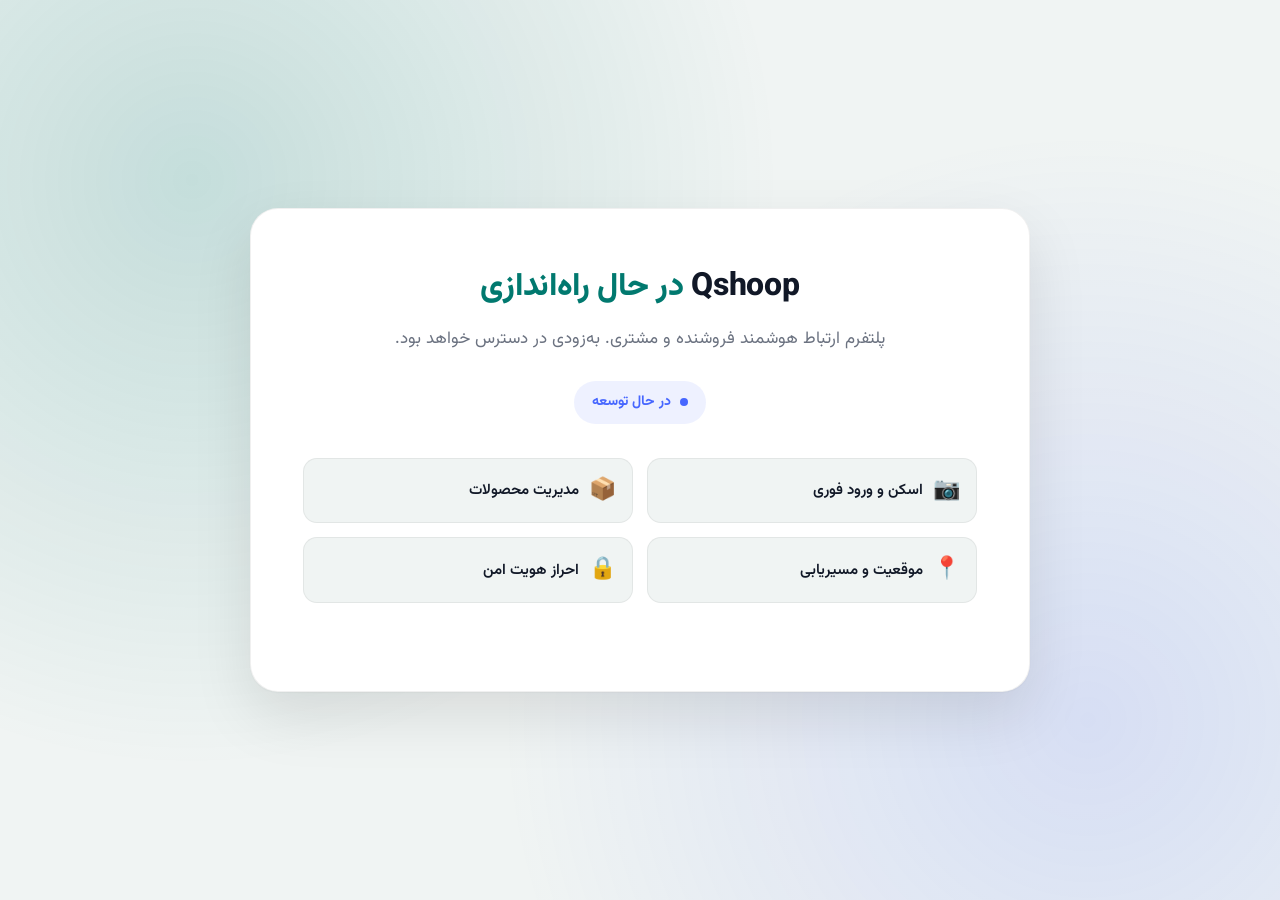
==== index.html @ 591f3705 "Add index.html to root to fix 404" ====
<!DOCTYPE html>
<html lang="fa" dir="rtl">
<head>
  <meta charset="UTF-8" />
  <meta name="viewport" content="width=device-width, initial-scale=1.0" />
  <title>Qshoop | در حال راه‌اندازی</title>
  <meta name="description" content="Qshoop، پلتفرم ارتباط هوشمند فروشنده و مشتری. به‌زودی در دسترس خواهد بود." />
  
  <link rel="preconnect" href="https://fonts.googleapis.com" />
  <link rel="preconnect" href="https://fonts.gstatic.com" crossorigin />
  <link href="https://fonts.googleapis.com/css2?family=Vazirmatn:wght@400;500;600;700;800&display=swap" rel="stylesheet" />

  <style>
    :root {
      --primary: #01796F;
      --primary-light: #029a8c;
      --secondary: #4666FF;
      --bg: #F0F4F3;
      --surface: #FFFFFF;
      --text: #111827;
      --text-secondary: #6B7280;
      --border: rgba(0, 0, 0, 0.06);

      --card-max-width: 760px;
      --card-padding-x: 52px;
      --card-padding-y: 56px;
      --card-radius: 28px;
      --h1-size: 30px;
      --lead-size: 16px;
      --feature-size: 15px;
      --feature-icon-size: 22px;
      --features-cols: 2;
      --features-gap: 14px;
    }

    * {
      margin: 0;
      padding: 0;
      box-sizing: border-box;
    }

    html, body {
      height: 100%;
    }

    body {
      font-family: 'Vazirmatn', system-ui, sans-serif;
      background: var(--bg);
      color: var(--text);
      min-height: 100vh;
      display: flex;
      align-items: center;
      justify-content: center;
      padding: 24px;
      line-height: 1.8;
      position: relative;
      overflow-x: hidden;
    }

    .bg-glow {
      position: fixed;
      inset: 0;
      background:
        radial-gradient(circle at 15% 20%, rgba(1, 121, 111, 0.18), transparent 45%),
        radial-gradient(circle at 85% 80%, rgba(70, 102, 255, 0.15), transparent 45%);
      z-index: 0;
      pointer-events: none;
    }

    .card {
      position: relative;
      z-index: 1;
      background: var(--surface);
      border-radius: var(--card-radius);
      padding: var(--card-padding-y) var(--card-padding-x);
      max-width: var(--card-max-width);
      width: 100%;
      text-align: center;
      box-shadow: 0 1px 2px rgba(0, 0, 0, 0.04), 0 24px 60px rgba(0, 0, 0, 0.10);
      border: 1px solid var(--border);
    }

    h1 {
      font-size: var(--h1-size);
      font-weight: 800;
      margin-bottom: 14px;
      letter-spacing: -0.3px;
      line-height: 1.4;
    }

    h1 span {
      color: var(--primary);
      display: inline-block;
    }

    .lead {
      color: var(--text-secondary);
      font-size: var(--lead-size);
      margin-bottom: 26px;
      white-space: nowrap;
      overflow: hidden;
      text-overflow: ellipsis;
    }

    .status {
      display: inline-flex;
      align-items: center;
      gap: 9px;
      background: rgba(70, 102, 255, 0.09);
      color: var(--secondary);
      padding: 9px 18px;
      border-radius: 999px;
      font-size: 14px;
      font-weight: 700;
      margin-bottom: 34px;
    }

    .dot {
      width: 8px;
      height: 8px;
      background: var(--secondary);
      border-radius: 50%;
      animation: pulse 1.6s ease-in-out infinite;
    }

    @keyframes pulse {
      0%, 100% { opacity: 1; transform: scale(1); }
      50% { opacity: 0.35; transform: scale(0.85); }
    }

    .features {
      display: grid;
      grid-template-columns: repeat(var(--features-cols), 1fr);
      gap: var(--features-gap);
      margin-bottom: 32px;
    }

    .feature {
      display: flex;
      align-items: center;
      gap: 10px;
      background: var(--bg);
      border: 1px solid var(--border);
      border-radius: 14px;
      padding: 12px 16px;
      font-size: var(--feature-size);
      font-weight: 600;
      color: var(--text);
      text-align: right;
      cursor: pointer;
      transition: transform 0.25s ease, box-shadow 0.25s ease, border-color 0.25s ease, background 0.25s ease;
    }

    .feature:hover {
      transform: translateY(-4px) scale(1.02);
      box-shadow: 0 10px 24px rgba(1, 121, 111, 0.15), 0 2px 6px rgba(0, 0, 0, 0.06);
      border-color: var(--primary);
      background: #ffffff;
    }

    .feature-icon {
      font-size: var(--feature-icon-size);
      flex-shrink: 0;
      transition: transform 0.25s ease;
    }

    .feature:hover .feature-icon {
      transform: scale(1.15) rotate(-6deg);
    }

    @media (min-width: 1200px) {
      :root { --card-max-width: 780px; --h1-size: 32px; --lead-size: 17px; --feature-size: 15px; }
    }

    @media (max-width: 1199px) {
      :root { --card-max-width: 700px; --card-padding-x: 44px; --card-padding-y: 48px; --h1-size: 28px; --lead-size: 15.5px; --feature-size: 14.5px; }
    }

    @media (max-width: 991px) {
      :root { --card-max-width: 620px; --card-padding-x: 36px; --card-padding-y: 44px; --card-radius: 24px; --h1-size: 25px; --lead-size: 15px; --feature-size: 14px; --feature-icon-size: 20px; }
    }

    @media (max-width: 767px) {
      :root { --card-max-width: 100%; --card-padding-x: 26px; --card-padding-y: 36px; --card-radius: 22px; --h1-size: 22px; --lead-size: 14px; --feature-size: 13.5px; --feature-icon-size: 18px; --features-cols: 1; --features-gap: 10px; }
      body { padding: 16px; }
      .lead { white-space: normal; overflow: visible; text-overflow: clip; }
      .feature { padding: 12px 14px; border-radius: 12px; }
      .status { font-size: 13px; padding: 8px 14px; margin-bottom: 26px; }
    }

    @media (max-width: 479px) {
      :root { --card-padding-x: 20px; --card-padding-y: 30px; --card-radius: 18px; --h1-size: 19px; --lead-size: 13px; --feature-size: 13px; --feature-icon-size: 17px; }
      body { padding: 12px; }
      .status { font-size: 12px; padding: 7px 12px; }
      .feature { padding: 10px 12px; gap: 8px; }
    }
  </style>
</head>

<body>
  <div class="bg-glow"></div>

  <main class="card">
    <h1>Qshoop <span>در حال راه‌اندازی</span></h1>

    <p class="lead">
      پلتفرم ارتباط هوشمند فروشنده و مشتری. به‌زودی در دسترس خواهد بود.
    </p>

    <div class="status">
      <span class="dot"></span>
      در حال توسعه
    </div>

    <div class="features">
      <div class="feature">
        <span class="feature-icon">📷</span>
        <span>اسکن و ورود فوری</span>
      </div>
      <div class="feature">
        <span class="feature-icon">📦</span>
        <span>مدیریت محصولات</span>
      </div>
      <div class="feature">
        <span class="feature-icon">📍</span>
        <span>موقعیت و مسیریابی</span>
      </div>
      <div class="feature">
        <span class="feature-icon">🔒</span>
        <span>احراز هویت امن</span>
      </div>
    </div>
  </main>
</body>
</html>
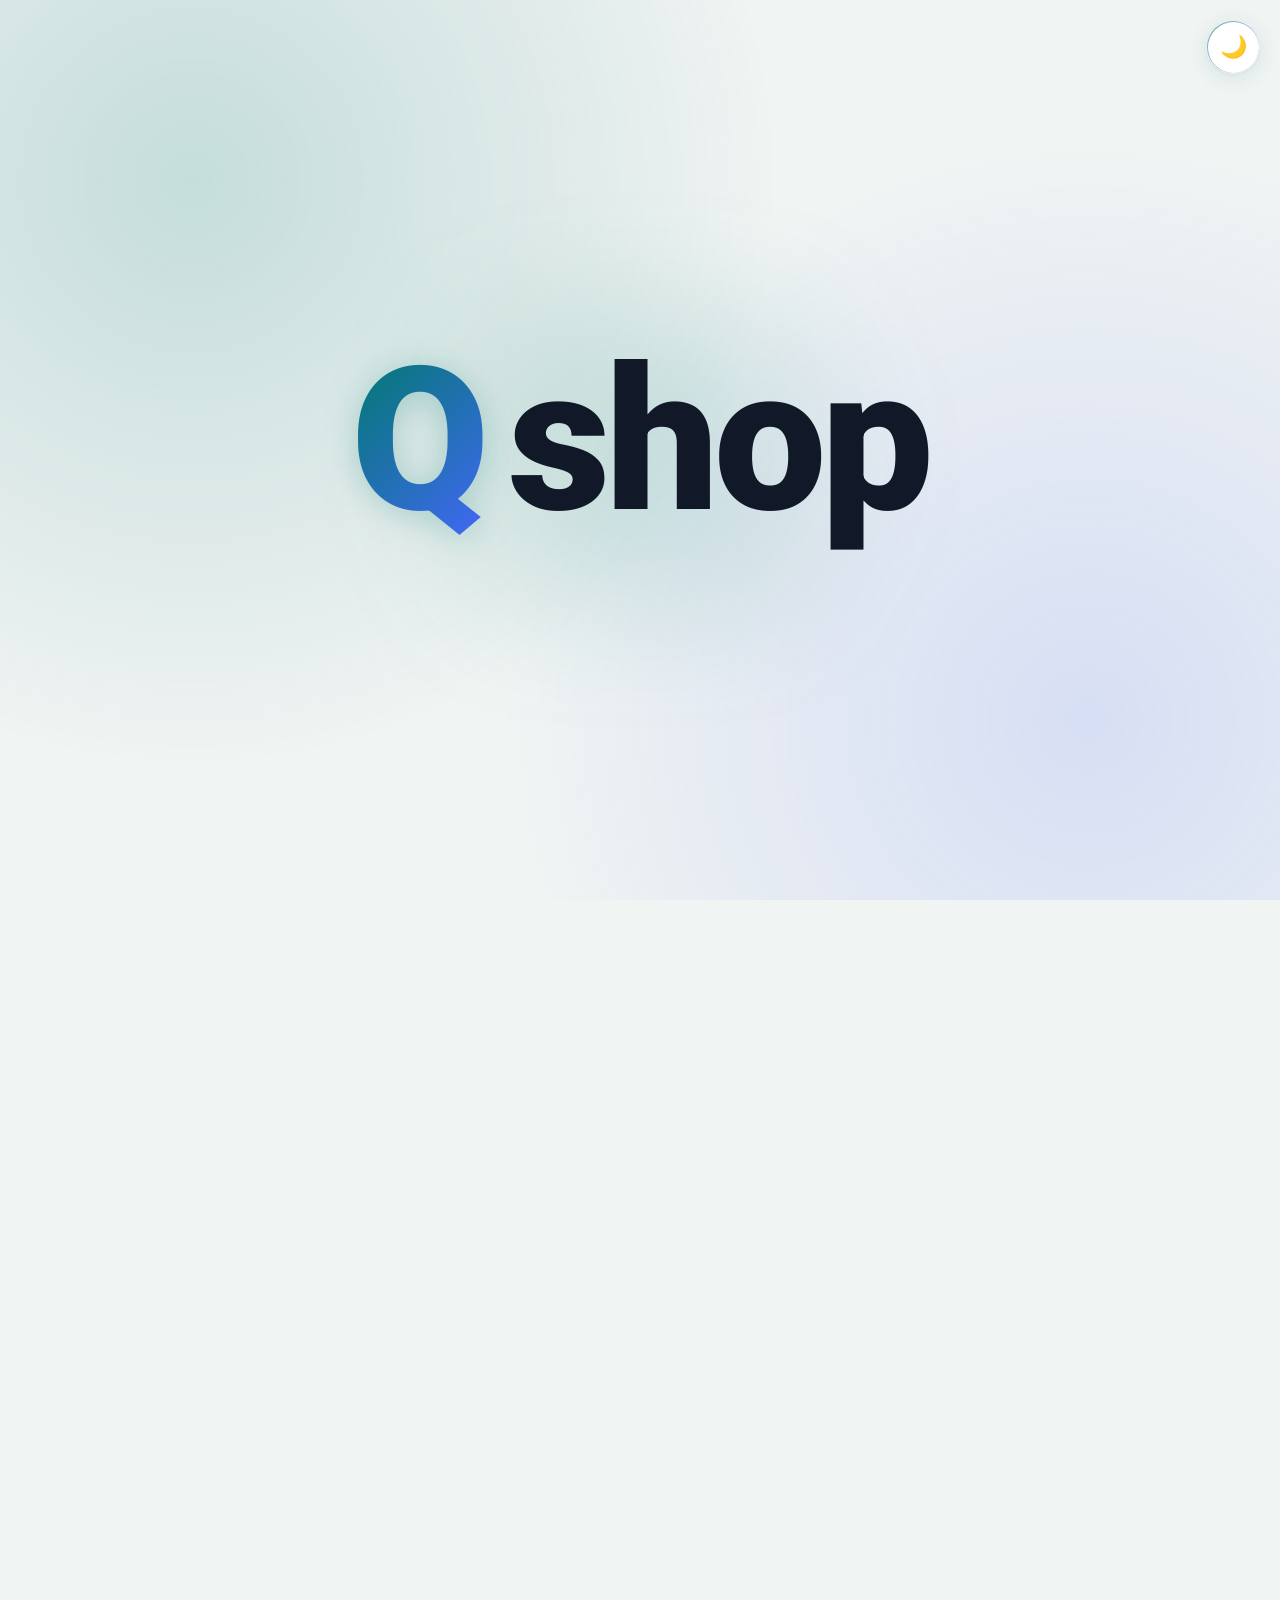
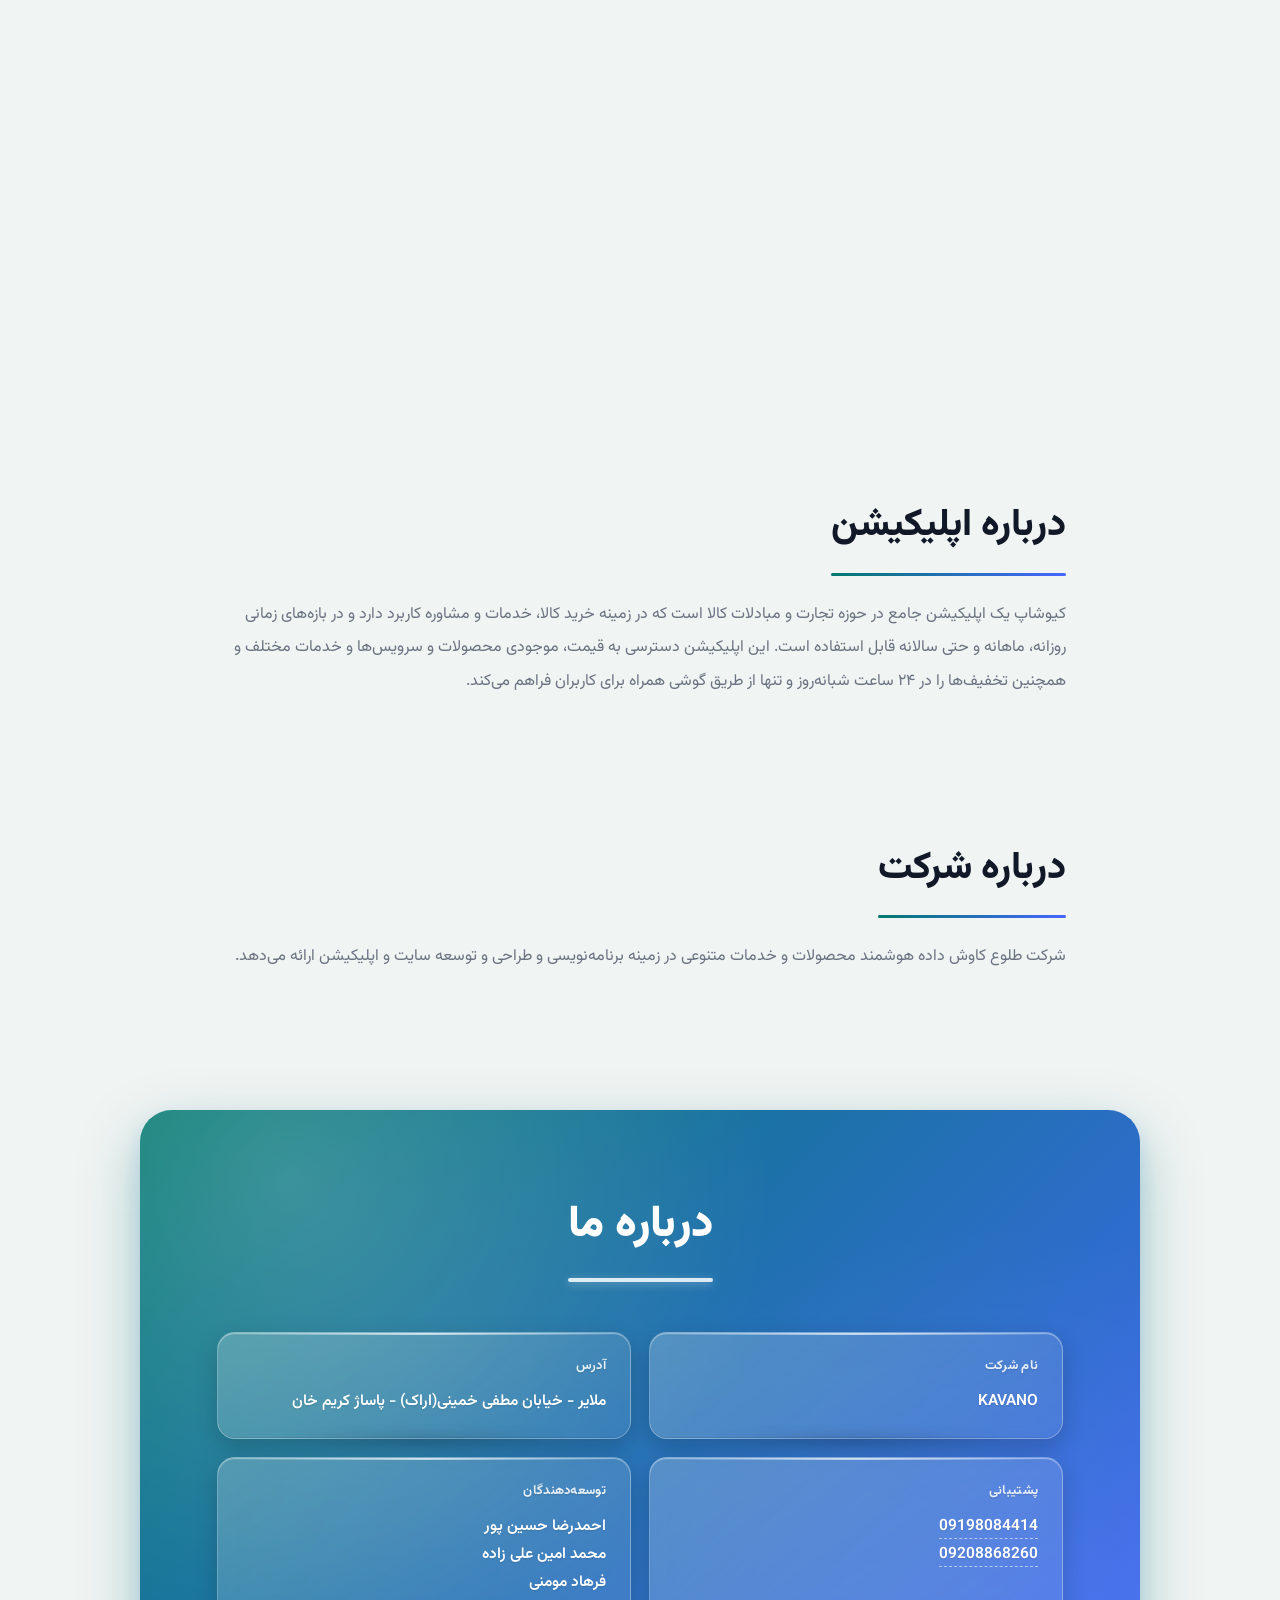
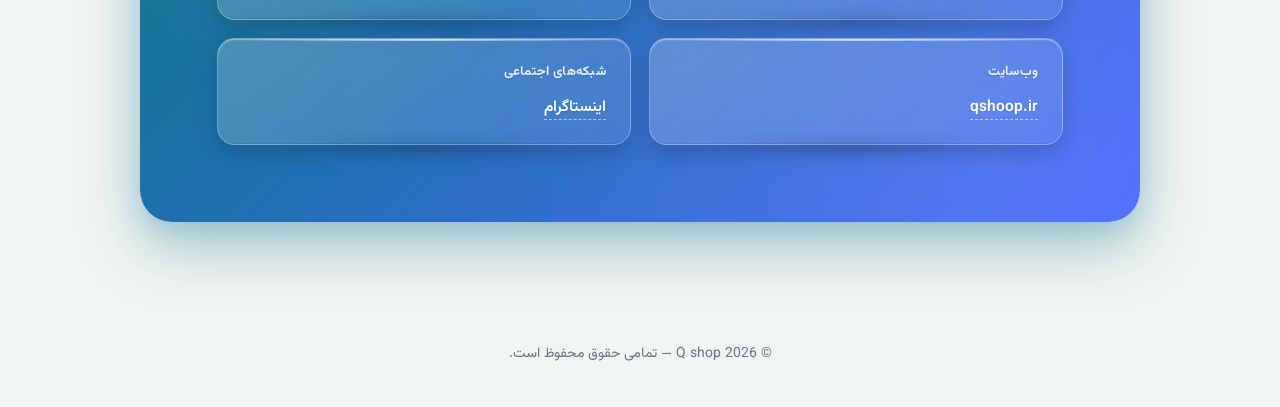
==== commit c6fa1fb8: "add images folder + final updates" ====
--- a/index.html
+++ b/index.html
@@ -1,14 +1,16 @@
 <!DOCTYPE html>
-<html lang="fa" dir="rtl">
+<html lang="fa" dir="rtl" data-theme="light">
+
 <head>
   <meta charset="UTF-8" />
   <meta name="viewport" content="width=device-width, initial-scale=1.0" />
-  <title>Qshoop | در حال راه‌اندازی</title>
-  <meta name="description" content="Qshoop، پلتفرم ارتباط هوشمند فروشنده و مشتری. به‌زودی در دسترس خواهد بود." />
-  
+  <title>Q shop</title>
+  <meta name="description" content="Q shop، پلتفرم ارتباط هوشمند فروشنده و مشتری." />
+
   <link rel="preconnect" href="https://fonts.googleapis.com" />
   <link rel="preconnect" href="https://fonts.gstatic.com" crossorigin />
-  <link href="https://fonts.googleapis.com/css2?family=Vazirmatn:wght@400;500;600;700;800&display=swap" rel="stylesheet" />
+  <link href="https://fonts.googleapis.com/css2?family=Vazirmatn:wght@400;500;600;700;800;900&display=swap"
+    rel="stylesheet" />
 
   <style>
     :root {
@@ -17,20 +19,19 @@
       --secondary: #4666FF;
       --bg: #F0F4F3;
       --surface: #FFFFFF;
+      --surface-2: #E8EFED;
       --text: #111827;
       --text-secondary: #6B7280;
       --border: rgba(0, 0, 0, 0.06);
-
-      --card-max-width: 760px;
-      --card-padding-x: 52px;
-      --card-padding-y: 56px;
-      --card-radius: 28px;
-      --h1-size: 30px;
-      --lead-size: 16px;
-      --feature-size: 15px;
-      --feature-icon-size: 22px;
-      --features-cols: 2;
-      --features-gap: 14px;
+    }
+
+    [data-theme="dark"] {
+      --bg: #0B1211;
+      --surface: #131C1A;
+      --surface-2: #1B2523;
+      --text: #F1F5F3;
+      --text-secondary: #94A3A0;
+      --border: rgba(255, 255, 255, 0.08);
     }
 
     * {
@@ -39,24 +40,22 @@
       box-sizing: border-box;
     }
 
-    html, body {
-      height: 100%;
+    html {
+      scroll-behavior: smooth;
     }
 
     body {
       font-family: 'Vazirmatn', system-ui, sans-serif;
       background: var(--bg);
       color: var(--text);
+      line-height: 1.8;
       min-height: 100vh;
-      display: flex;
-      align-items: center;
-      justify-content: center;
-      padding: 24px;
-      line-height: 1.8;
-      position: relative;
       overflow-x: hidden;
-    }
-
+      transition: background-color 0.4s ease, color 0.4s ease;
+      -webkit-text-size-adjust: 100%;
+    }
+
+    /* ===== پس‌زمینه گرادیانی ===== */
     .bg-glow {
       position: fixed;
       inset: 0;
@@ -65,134 +64,818 @@
         radial-gradient(circle at 85% 80%, rgba(70, 102, 255, 0.15), transparent 45%);
       z-index: 0;
       pointer-events: none;
-    }
-
-    .card {
+      transition: opacity 0.4s ease;
+    }
+
+    [data-theme="dark"] .bg-glow {
+      opacity: 0.7;
+    }
+
+    /* ===== دکمه تم ===== */
+    .theme-toggle {
+      position: fixed;
+      top: 20px;
+      right: 20px;
+      z-index: 100;
+      width: 54px;
+      height: 54px;
+      border-radius: 50%;
+      background: var(--surface);
+      border: 1px solid var(--border);
+      cursor: pointer;
+      display: grid;
+      place-items: center;
+      font-size: 22px;
+      box-shadow:
+        0 4px 20px rgba(1, 121, 111, 0.12),
+        0 1px 3px rgba(0, 0, 0, 0.06);
+      transition: transform 0.4s cubic-bezier(0.4, 0, 0.2, 1),
+        box-shadow 0.4s ease,
+        background-color 0.4s ease;
+      overflow: hidden;
+    }
+
+    .theme-toggle::before {
+      content: '';
+      position: absolute;
+      inset: -1px;
+      border-radius: 50%;
+      padding: 1.5px;
+      background: linear-gradient(135deg, var(--primary), var(--secondary));
+      -webkit-mask: linear-gradient(#fff 0 0) content-box, linear-gradient(#fff 0 0);
+      mask: linear-gradient(#fff 0 0) content-box, linear-gradient(#fff 0 0);
+      -webkit-mask-composite: xor;
+      mask-composite: exclude;
+      opacity: 0.55;
+      transition: opacity 0.4s ease;
+      pointer-events: none;
+    }
+
+    .theme-toggle:hover::before {
+      opacity: 1;
+    }
+
+    @media (hover: hover) {
+      .theme-toggle:hover {
+        transform: translateY(-2px) scale(1.06);
+        box-shadow:
+          0 8px 28px rgba(1, 121, 111, 0.25),
+          0 0 24px rgba(70, 102, 255, 0.18);
+      }
+    }
+
+    .theme-toggle:active {
+      transform: scale(0.96);
+    }
+
+    .theme-toggle .icon {
+      grid-area: 1 / 1;
+      line-height: 1;
+      transition: transform 0.5s cubic-bezier(0.4, 0, 0.2, 1),
+        opacity 0.3s ease;
+    }
+
+    .theme-toggle .icon-sun {
+      opacity: 0;
+      transform: rotate(-180deg) scale(0.4);
+    }
+
+    .theme-toggle .icon-moon {
+      opacity: 1;
+      transform: rotate(0deg) scale(1);
+    }
+
+    [data-theme="dark"] .theme-toggle .icon-sun {
+      opacity: 1;
+      transform: rotate(0deg) scale(1);
+    }
+
+    [data-theme="dark"] .theme-toggle .icon-moon {
+      opacity: 0;
+      transform: rotate(180deg) scale(0.4);
+    }
+
+    /* ===== Hero ===== */
+    .hero {
       position: relative;
       z-index: 1;
-      background: var(--surface);
-      border-radius: var(--card-radius);
-      padding: var(--card-padding-y) var(--card-padding-x);
-      max-width: var(--card-max-width);
-      width: 100%;
-      text-align: center;
-      box-shadow: 0 1px 2px rgba(0, 0, 0, 0.04), 0 24px 60px rgba(0, 0, 0, 0.10);
-      border: 1px solid var(--border);
-    }
-
-    h1 {
-      font-size: var(--h1-size);
-      font-weight: 800;
-      margin-bottom: 14px;
-      letter-spacing: -0.3px;
-      line-height: 1.4;
-    }
-
-    h1 span {
-      color: var(--primary);
-      display: inline-block;
-    }
-
-    .lead {
-      color: var(--text-secondary);
-      font-size: var(--lead-size);
-      margin-bottom: 26px;
-      white-space: nowrap;
-      overflow: hidden;
-      text-overflow: ellipsis;
-    }
-
-    .status {
-      display: inline-flex;
-      align-items: center;
-      gap: 9px;
-      background: rgba(70, 102, 255, 0.09);
-      color: var(--secondary);
-      padding: 9px 18px;
-      border-radius: 999px;
-      font-size: 14px;
-      font-weight: 700;
-      margin-bottom: 34px;
-    }
-
-    .dot {
-      width: 8px;
-      height: 8px;
-      background: var(--secondary);
-      border-radius: 50%;
-      animation: pulse 1.6s ease-in-out infinite;
-    }
-
-    @keyframes pulse {
-      0%, 100% { opacity: 1; transform: scale(1); }
-      50% { opacity: 0.35; transform: scale(0.85); }
-    }
-
-    .features {
-      display: grid;
-      grid-template-columns: repeat(var(--features-cols), 1fr);
-      gap: var(--features-gap);
-      margin-bottom: 32px;
-    }
-
-    .feature {
+      min-height: 100vh;
+      min-height: 100dvh;
       display: flex;
       align-items: center;
-      gap: 10px;
-      background: var(--bg);
-      border: 1px solid var(--border);
-      border-radius: 14px;
-      padding: 12px 16px;
-      font-size: var(--feature-size);
+      justify-content: center;
+      padding: 80px 20px 60px;
+      text-align: center;
+      overflow: hidden;
+    }
+
+    .brand-wrap {
+      position: relative;
+      display: inline-block;
+      max-width: 100%;
+    }
+
+    .brand-wrap::before {
+      content: '';
+      position: absolute;
+      inset: -80px;
+      background: radial-gradient(circle, rgba(1, 121, 111, 0.18), transparent 65%);
+      filter: blur(50px);
+      z-index: -1;
+      animation: glowPulse 5s ease-in-out infinite;
+      pointer-events: none;
+    }
+
+    @keyframes glowPulse {
+
+      0%,
+      100% {
+        opacity: 0.6;
+        transform: scale(1);
+      }
+
+      50% {
+        opacity: 1;
+        transform: scale(1.12);
+      }
+    }
+
+    .hero .brand {
+      font-size: clamp(80px, 17vw, 200px);
+      font-weight: 900;
+      line-height: 1;
+      letter-spacing: -5px;
+      color: var(--text);
+      direction: ltr;
+      display: inline-block;
+      white-space: nowrap;
+      max-width: 100%;
+    }
+
+    .hero .brand .q {
+      display: inline-block;
+      margin-right: 0.12em;
+      background: linear-gradient(135deg, var(--primary) 0%, var(--secondary) 100%);
+      -webkit-background-clip: text;
+      -webkit-text-fill-color: transparent;
+      background-clip: text;
+      filter: drop-shadow(0 4px 16px rgba(1, 121, 111, 0.25));
+    }
+
+    /* ===== گالری ===== */
+    .gallery {
+      position: relative;
+      z-index: 1;
+      display: flex;
+      flex-direction: column;
+      gap: 8vh;
+      padding: 8vh 6vw 18vh;
+    }
+
+    /* ====== SLIDE — بدون چرخش، صاف، آماده‌ی هاور سه‌بعدی ====== */
+    .slide {
+      position: relative;
+      width: min(62%, 720px);
+      aspect-ratio: 4 / 3;
+      opacity: 0;
+      will-change: opacity, transform;
+      border-radius: 24px;
+      overflow: hidden;
+      box-shadow:
+        0 20px 50px rgba(1, 121, 111, 0.22),
+        0 10px 20px rgba(0, 0, 0, 0.10);
+      transition: box-shadow 0.4s ease, transform 0.15s ease-out;
+
+      /* متغیرهای انیمیشن — مقداردهی اولیه */
+      --parallax-y: 0px;
+      /* برای افکت اسکرول */
+      --rx: 0deg;
+      /* چرخش افقی (از ماوس) */
+      --ry: 0deg;
+      /* چرخش عمودی (از ماوس) */
+      --hover-scale: 1;
+      /* زوم در هاور */
+      --glare-x: 50%;
+      /* موقعیت نور منعکس‌شونده */
+      --glare-y: 50%;
+
+      transform:
+        perspective(1200px) translateY(var(--parallax-y)) rotateX(var(--rx)) rotateY(var(--ry)) scale(var(--hover-scale));
+    }
+
+    .slide:nth-child(odd) {
+      align-self: flex-start;
+    }
+
+    .slide:nth-child(even) {
+      align-self: flex-end;
+    }
+
+    /* لایه‌ی نور منعکس‌شونده — با حرکت ماوس جابه‌جا می‌شه */
+    .slide::after {
+      content: '';
+      position: absolute;
+      inset: 0;
+      background: radial-gradient(circle at var(--glare-x) var(--glare-y),
+          rgba(255, 255, 255, 0.30) 0%,
+          rgba(255, 255, 255, 0.08) 30%,
+          transparent 60%);
+      opacity: 0;
+      transition: opacity 0.4s ease;
+      pointer-events: none;
+      z-index: 3;
+    }
+
+
+    /* وقتی کاربر لمس می‌کنه، نور منعکس‌شونده فعال بشه */
+    .slide.touch-active::after {
+      opacity: 1;
+    }
+
+    .slide img {
+      width: 100%;
+      height: 100%;
+      object-fit: cover;
+      object-position: center;
+      display: block;
+      transition: transform 0.6s cubic-bezier(0.4, 0, 0.2, 1);
+      transform: scale(1);
+    }
+
+    /* ===== هاور سه‌بعدی (فقط دستگاه‌های ماوس‌دار) ===== */
+    @media (hover: hover) and (pointer: fine) {
+      .slide:hover {
+        --hover-scale: 1.03;
+        box-shadow:
+          0 40px 80px rgba(70, 102, 255, 0.35),
+          0 20px 40px rgba(1, 121, 111, 0.25),
+          0 8px 16px rgba(0, 0, 0, 0.15);
+        transition: box-shadow 0.4s ease, transform 0.1s ease-out;
+      }
+
+      .slide:hover img {
+        transform: scale(1.10);
+      }
+
+      .slide:hover::after {
+        opacity: 1;
+      }
+    }
+
+    /* ===== بخش‌های متنی ===== */
+    .section {
+      position: relative;
+      z-index: 1;
+      max-width: 900px;
+      margin: 0 auto;
+      padding: 60px 24px;
+    }
+
+    .section h2 {
+      display: inline-block;
+      font-size: clamp(24px, 4vw, 38px);
+      font-weight: 800;
+      margin-bottom: 22px;
+      color: var(--text);
+    }
+
+    .section h2::after {
+      content: '';
+      display: block;
+      width: 100%;
+      height: 3px;
+      margin-top: 12px;
+      border-radius: 4px;
+      background: linear-gradient(90deg, var(--primary) 0%, var(--secondary) 100%);
+    }
+
+    .section p {
+      font-size: 16px;
+      color: var(--text-secondary);
+      line-height: 2.1;
+      margin-bottom: 16px;
+    }
+
+    /* ===== درباره ما ===== */
+    .about-us {
+      position: relative;
+      z-index: 1;
+      max-width: 1040px;
+      margin: 60px auto 80px;
+      padding: 0 20px;
+      text-align: center;
+    }
+
+    .about-us-inner {
+      position: relative;
+      overflow: hidden;
+      background: linear-gradient(135deg, var(--primary) 0%, var(--secondary) 100%);
+      border-radius: 32px;
+      padding: clamp(40px, 6vw, 80px);
+      color: #fff;
+      box-shadow:
+        0 24px 60px rgba(1, 121, 111, 0.35),
+        0 10px 20px rgba(70, 102, 255, 0.15);
+      text-align: center;
+    }
+
+    .about-us-inner::before {
+      content: '';
+      position: absolute;
+      inset: 0;
+      background:
+        radial-gradient(circle at 15% 10%, rgba(255, 255, 255, 0.20), transparent 45%),
+        radial-gradient(circle at 85% 90%, rgba(255, 255, 255, 0.10), transparent 50%);
+      pointer-events: none;
+    }
+
+    .about-us h2 {
+      position: relative;
+      display: inline-block;
+      font-size: clamp(28px, 5vw, 44px);
+      font-weight: 900;
+      margin-bottom: 42px;
+      color: #fff;
+    }
+
+    .about-us h2::after {
+      content: '';
+      display: block;
+      width: 100%;
+      height: 4px;
+      margin-top: 12px;
+      border-radius: 4px;
+      background: rgba(255, 255, 255, 0.85);
+      box-shadow: 0 2px 8px rgba(255, 255, 255, 0.35);
+    }
+
+    .about-us .info-grid {
+      position: relative;
+      display: grid;
+      grid-template-columns: repeat(2, 1fr);
+      gap: 18px;
+      margin-top: 8px;
+      text-align: right;
+      perspective: 1000px;
+    }
+
+    .info-item {
+      position: relative;
+      background:
+        linear-gradient(145deg, rgba(255, 255, 255, 0.22) 0%, rgba(255, 255, 255, 0.08) 100%);
+      border: 1px solid rgba(255, 255, 255, 0.28);
+      border-radius: 18px;
+      padding: 22px 24px;
+      backdrop-filter: blur(10px);
+      -webkit-backdrop-filter: blur(10px);
+      box-shadow:
+        0 8px 22px rgba(0, 0, 0, 0.18),
+        inset 0 1px 0 rgba(255, 255, 255, 0.35),
+        inset 0 -1px 0 rgba(0, 0, 0, 0.08);
+      transform-style: preserve-3d;
+      transition:
+        transform 0.4s cubic-bezier(0.34, 1.56, 0.64, 1),
+        box-shadow 0.4s ease,
+        background 0.4s ease;
+    }
+
+    .info-item::before {
+      content: '';
+      position: absolute;
+      top: 0;
+      left: 0;
+      right: 0;
+      height: 2px;
+      border-radius: 18px 18px 0 0;
+      background: linear-gradient(90deg, transparent 0%, rgba(255, 255, 255, 0.75) 50%, transparent 100%);
+      opacity: 0.85;
+      pointer-events: none;
+    }
+
+    .info-item::after {
+      content: '';
+      position: absolute;
+      left: 12%;
+      right: 12%;
+      bottom: -8px;
+      height: 14px;
+      background: radial-gradient(ellipse at center, rgba(0, 0, 0, 0.28), transparent 70%);
+      filter: blur(6px);
+      z-index: -1;
+      opacity: 0.7;
+      transition: opacity 0.4s ease, transform 0.4s ease;
+      pointer-events: none;
+    }
+
+    @media (hover: hover) {
+      .info-item:hover {
+        transform: translateY(-6px) rotateX(3deg);
+        background:
+          linear-gradient(145deg, rgba(255, 255, 255, 0.30) 0%, rgba(255, 255, 255, 0.14) 100%);
+        box-shadow:
+          0 16px 40px rgba(0, 0, 0, 0.28),
+          0 4px 12px rgba(0, 0, 0, 0.15),
+          inset 0 1px 0 rgba(255, 255, 255, 0.5),
+          inset 0 -1px 0 rgba(0, 0, 0, 0.10);
+      }
+
+      .info-item:hover::after {
+        opacity: 1;
+        transform: translateY(2px) scale(1.05);
+      }
+    }
+
+    .info-item .label {
+      font-size: 13px;
+      font-weight: 700;
+      opacity: 0.88;
+      margin-bottom: 10px;
+      letter-spacing: 0.3px;
+      text-shadow: 0 1px 2px rgba(0, 0, 0, 0.15);
+    }
+
+    .info-item .value {
+      font-size: 15.5px;
       font-weight: 600;
-      color: var(--text);
-      text-align: right;
-      cursor: pointer;
-      transition: transform 0.25s ease, box-shadow 0.25s ease, border-color 0.25s ease, background 0.25s ease;
-    }
-
-    .feature:hover {
-      transform: translateY(-4px) scale(1.02);
-      box-shadow: 0 10px 24px rgba(1, 121, 111, 0.15), 0 2px 6px rgba(0, 0, 0, 0.06);
-      border-color: var(--primary);
-      background: #ffffff;
-    }
-
-    .feature-icon {
-      font-size: var(--feature-icon-size);
-      flex-shrink: 0;
-      transition: transform 0.25s ease;
-    }
-
-    .feature:hover .feature-icon {
-      transform: scale(1.15) rotate(-6deg);
-    }
-
-    @media (min-width: 1200px) {
-      :root { --card-max-width: 780px; --h1-size: 32px; --lead-size: 17px; --feature-size: 15px; }
-    }
-
-    @media (max-width: 1199px) {
-      :root { --card-max-width: 700px; --card-padding-x: 44px; --card-padding-y: 48px; --h1-size: 28px; --lead-size: 15.5px; --feature-size: 14.5px; }
-    }
-
-    @media (max-width: 991px) {
-      :root { --card-max-width: 620px; --card-padding-x: 36px; --card-padding-y: 44px; --card-radius: 24px; --h1-size: 25px; --lead-size: 15px; --feature-size: 14px; --feature-icon-size: 20px; }
-    }
-
-    @media (max-width: 767px) {
-      :root { --card-max-width: 100%; --card-padding-x: 26px; --card-padding-y: 36px; --card-radius: 22px; --h1-size: 22px; --lead-size: 14px; --feature-size: 13.5px; --feature-icon-size: 18px; --features-cols: 1; --features-gap: 10px; }
-      body { padding: 16px; }
-      .lead { white-space: normal; overflow: visible; text-overflow: clip; }
-      .feature { padding: 12px 14px; border-radius: 12px; }
-      .status { font-size: 13px; padding: 8px 14px; margin-bottom: 26px; }
-    }
-
-    @media (max-width: 479px) {
-      :root { --card-padding-x: 20px; --card-padding-y: 30px; --card-radius: 18px; --h1-size: 19px; --lead-size: 13px; --feature-size: 13px; --feature-icon-size: 17px; }
-      body { padding: 12px; }
-      .status { font-size: 12px; padding: 7px 12px; }
-      .feature { padding: 10px 12px; gap: 8px; }
+      line-height: 1.8;
+      word-break: break-word;
+      text-shadow: 0 1px 2px rgba(0, 0, 0, 0.10);
+    }
+
+    .info-item .value a {
+      color: #fff;
+      text-decoration: none;
+      border-bottom: 1px dashed rgba(255, 255, 255, 0.55);
+      transition: border-color 0.2s ease;
+    }
+
+    .info-item .value a:hover {
+      border-color: #fff;
+    }
+
+    /* ===== فوتر ===== */
+    footer {
+      position: relative;
+      z-index: 1;
+      text-align: center;
+      padding: 40px 20px;
+      color: var(--text-secondary);
+      font-size: 14px;
+    }
+
+    /* =====================================================
+       ریسپانسیو
+       ===================================================== */
+    @media (max-width: 1200px) {
+      .slide {
+        width: min(68%, 680px);
+      }
+
+      .section {
+        padding: 58px 24px;
+      }
+    }
+
+    @media (max-width: 992px) {
+      .hero .brand {
+        font-size: clamp(72px, 15vw, 150px);
+      }
+
+      .brand-wrap::before {
+        inset: -60px;
+      }
+
+      .gallery {
+        gap: 7vh;
+        padding: 7vh 7vw 16vh;
+      }
+
+      .slide {
+        width: min(78%, 620px);
+      }
+
+      .section {
+        padding: 54px 24px;
+      }
+
+      .section h2 {
+        font-size: clamp(24px, 4.5vw, 34px);
+      }
+
+      .about-us {
+        padding: 0 24px;
+      }
+
+      .about-us-inner {
+        padding: clamp(34px, 5.5vw, 60px);
+      }
+    }
+
+    @media (max-width: 768px) {
+      .theme-toggle {
+        top: 14px;
+        right: 14px;
+        width: 48px;
+        height: 48px;
+        font-size: 20px;
+      }
+
+      .hero {
+        padding: 70px 20px 50px;
+      }
+
+      .hero .brand {
+        font-size: clamp(64px, 16vw, 130px);
+        letter-spacing: -4px;
+      }
+
+      .brand-wrap::before {
+        inset: -45px;
+        filter: blur(40px);
+      }
+
+      .gallery {
+        gap: 6.5vh;
+        padding: 6.5vh 6vw 15vh;
+      }
+
+      .slide {
+        width: 100%;
+        border-radius: 20px;
+      }
+
+      .section {
+        padding: 48px 22px;
+      }
+
+      .section h2 {
+        margin-bottom: 20px;
+      }
+
+      .section p {
+        font-size: 15.5px;
+      }
+
+      .about-us {
+        padding: 0 18px;
+        margin: 44px auto 64px;
+      }
+
+      .about-us-inner {
+        padding: 38px 26px;
+        border-radius: 26px;
+      }
+
+      .about-us h2 {
+        margin-bottom: 32px;
+      }
+
+      .info-grid {
+        gap: 14px;
+      }
+    }
+
+    @media (max-width: 640px) {
+      .about-us .info-grid {
+        grid-template-columns: 1fr;
+        gap: 14px;
+      }
+    }
+
+    @media (max-width: 480px) {
+      .theme-toggle {
+        top: 12px;
+        right: 12px;
+        width: 44px;
+        height: 44px;
+        font-size: 18px;
+      }
+
+      .hero {
+        padding: 60px 16px 40px;
+      }
+
+      .hero .brand {
+        font-size: clamp(56px, 17vw, 100px);
+        letter-spacing: -3px;
+      }
+
+      .brand-wrap::before {
+        inset: -40px;
+        filter: blur(32px);
+      }
+
+      .gallery {
+        gap: 5.5vh;
+        padding: 5.5vh 5vw 14vh;
+      }
+
+      .slide {
+        border-radius: 16px;
+      }
+
+      .section {
+        padding: 42px 18px;
+      }
+
+      .section h2 {
+        font-size: clamp(22px, 6vw, 28px);
+        margin-bottom: 16px;
+      }
+
+      .section h2::after {
+        height: 2.5px;
+        margin-top: 10px;
+      }
+
+      .section p {
+        font-size: 15px;
+        line-height: 2;
+      }
+
+      .about-us {
+        padding: 0 14px;
+        margin: 40px auto 60px;
+      }
+
+      .about-us-inner {
+        padding: 32px 20px;
+        border-radius: 22px;
+      }
+
+      .about-us h2 {
+        font-size: clamp(26px, 7vw, 36px);
+        margin-bottom: 28px;
+      }
+
+      .about-us h2::after {
+        height: 3.5px;
+        margin-top: 10px;
+      }
+
+      .info-item {
+        padding: 18px 20px;
+        border-radius: 16px;
+      }
+
+      .info-item::before {
+        border-radius: 16px 16px 0 0;
+      }
+
+      .info-item .label {
+        font-size: 12.5px;
+        margin-bottom: 8px;
+      }
+
+      .info-item .value {
+        font-size: 14.5px;
+        line-height: 1.75;
+      }
+
+      footer {
+        padding: 30px 16px;
+        font-size: 13px;
+      }
+    }
+
+    @media (max-width: 360px) {
+      .theme-toggle {
+        width: 40px;
+        height: 40px;
+        font-size: 16px;
+        top: 10px;
+        right: 10px;
+      }
+
+      .hero {
+        padding: 56px 12px 40px;
+      }
+
+      .hero .brand {
+        font-size: clamp(46px, 16vw, 72px);
+        letter-spacing: -2px;
+      }
+
+      .brand-wrap::before {
+        inset: -32px;
+        filter: blur(28px);
+      }
+
+      .gallery {
+        gap: 4.5vh;
+        padding: 4.5vh 4vw 12vh;
+      }
+
+      .slide {
+        border-radius: 14px;
+      }
+
+      .section {
+        padding: 36px 14px;
+      }
+
+      .section h2 {
+        font-size: clamp(20px, 6.5vw, 24px);
+      }
+
+      .section p {
+        font-size: 14px;
+        line-height: 1.95;
+      }
+
+      .about-us {
+        padding: 0 12px;
+        margin: 32px auto 50px;
+      }
+
+      .about-us-inner {
+        padding: 26px 16px;
+        border-radius: 18px;
+      }
+
+      .about-us h2 {
+        font-size: clamp(22px, 7.5vw, 28px);
+        margin-bottom: 22px;
+      }
+
+      .info-grid {
+        gap: 10px;
+      }
+
+      .info-item {
+        padding: 15px 16px;
+        border-radius: 14px;
+      }
+
+      .info-item::before {
+        border-radius: 14px 14px 0 0;
+      }
+
+      .info-item .label {
+        font-size: 12px;
+        margin-bottom: 6px;
+      }
+
+      .info-item .value {
+        font-size: 13.5px;
+      }
+
+      footer {
+        padding: 24px 12px;
+        font-size: 12px;
+      }
+    }
+
+    @media (max-height: 500px) and (orientation: landscape) {
+      .hero {
+        min-height: 100vh;
+        padding: 40px 20px;
+      }
+
+      .hero .brand {
+        font-size: clamp(56px, 12vh, 120px);
+      }
+
+      .brand-wrap::before {
+        inset: -30px;
+        filter: blur(28px);
+      }
+    }
+
+    @media (min-width: 1440px) {
+      .section {
+        max-width: 960px;
+      }
+
+      .about-us {
+        max-width: 1120px;
+      }
+
+      .slide {
+        width: min(58%, 760px);
+      }
+    }
+
+    /* ===== دسترسی‌پذیری ===== */
+    @media (prefers-reduced-motion: reduce) {
+
+      .brand-wrap::before,
+      .slide img,
+      .info-item {
+        animation: none !important;
+      }
+
+      html {
+        scroll-behavior: auto;
+      }
+
+      .slide {
+        transition: none !important;
+      }
+
+      .slide:hover {
+        transform: none !important;
+      }
     }
   </style>
 </head>
@@ -200,36 +883,291 @@
 <body>
   <div class="bg-glow"></div>
 
-  <main class="card">
-    <h1>Qshoop <span>در حال راه‌اندازی</span></h1>
-
-    <p class="lead">
-      پلتفرم ارتباط هوشمند فروشنده و مشتری. به‌زودی در دسترس خواهد بود.
-    </p>
-
-    <div class="status">
-      <span class="dot"></span>
-      در حال توسعه
-    </div>
-
-    <div class="features">
-      <div class="feature">
-        <span class="feature-icon">📷</span>
-        <span>اسکن و ورود فوری</span>
+  <button class="theme-toggle" id="themeToggle" aria-label="تغییر تم">
+    <span class="icon icon-sun">☀️</span>
+    <span class="icon icon-moon">🌙</span>
+  </button>
+
+  <main>
+    <!-- ===== HERO ===== -->
+    <section class="hero">
+      <div class="brand-wrap">
+        <h1 class="brand"><span class="q">Q</span>shop</h1>
       </div>
-      <div class="feature">
-        <span class="feature-icon">📦</span>
-        <span>مدیریت محصولات</span>
-      </div>
-      <div class="feature">
-        <span class="feature-icon">📍</span>
-        <span>موقعیت و مسیریابی</span>
-      </div>
-      <div class="feature">
-        <span class="feature-icon">🔒</span>
-        <span>احراز هویت امن</span>
-      </div>
-    </div>
+    </section>
+
+    <!-- ===== گالری ===== -->
+    <section class="gallery" aria-label="گالری تصاویر">
+      <div class="slide"><img src="images/test.jpg" alt="تصویر ۱" loading="lazy" /></div>
+      <div class="slide"><img src="images/test2.jpg" alt="تصویر ۲" loading="lazy" /></div>
+      <div class="slide"><img src="images/test3.jpg" alt="تصویر ۳" loading="lazy" /></div>
+      <div class="slide"><img src="images/test4.jpg" alt="تصویر ۴" loading="lazy" /></div>
+      <div class="slide"><img src="images/test5.jpg" alt="تصویر ۵" loading="lazy" /></div>
+      <div class="slide"><img src="images/test6.jpg" alt="تصویر ۶" loading="lazy" /></div>
+      <div class="slide"><img src="images/test7.jpg" alt="تصویر ۷" loading="lazy" /></div>
+    </section>
+
+    <!-- ===== درباره اپلیکیشن ===== -->
+    <section class="section">
+      <h2>درباره اپلیکیشن</h2>
+      <p>کیوشاپ یک اپلیکیشن جامع در حوزه تجارت و مبادلات کالا است که در زمینه خرید کالا، خدمات و مشاوره کاربرد دارد و در
+        بازه‌های زمانی روزانه، ماهانه و حتی سالانه قابل استفاده است. این اپلیکیشن دسترسی به قیمت، موجودی محصولات و
+        سرویس‌ها و خدمات مختلف و همچنین تخفیف‌ها را در ۲۴ ساعت شبانه‌روز و تنها از طریق گوشی همراه برای کاربران فراهم
+        می‌کند.</p>
+    </section>
+
+    <!-- ===== درباره شرکت ===== -->
+    <section class="section">
+      <h2>درباره شرکت</h2>
+      <p>شرکت طلوع کاوش داده هوشمند محصولات و خدمات متنوعی در زمینه برنامه‌نویسی و طراحی و توسعه سایت و اپلیکیشن ارائه
+        می‌دهد.</p>
+    </section>
+
+    <!-- ===== درباره ما ===== -->
+    <section class="about-us">
+      <div class="about-us-inner">
+        <h2>درباره ما</h2>
+        <div class="info-grid">
+          <div class="info-item">
+            <div class="label">نام شرکت</div>
+            <div class="value">KAVANO</div>
+          </div>
+          <div class="info-item">
+            <div class="label">آدرس</div>
+            <div class="value">ملایر - خیابان مطفی خمینی(اراک) - پاساژ کریم خان</div>
+          </div>
+          <div class="info-item">
+            <div class="label">پشتیبانی</div>
+            <div class="value">
+              <a href="tel:+989198084414">09198084414</a><br />
+              <a href="tel:+989208868260">09208868260</a><br />
+            </div>
+          </div>
+          <div class="info-item">
+            <div class="label">توسعه‌دهندگان</div>
+            <div class="value">
+              <p>احمدرضا حسین پور</p>
+              <p>محمد امین علی زاده</p>
+              <p>فرهاد مومنی </p>
+            </div>
+          </div>
+          <div class="info-item">
+            <div class="label">وب‌سایت</div>
+            <div class="value">
+              <a href="https://qshoop.ir" target="_blank" rel="noopener">qshoop.ir</a>
+            </div>
+          </div>
+          <div class="info-item">
+            <div class="label">شبکه‌های اجتماعی</div>
+            <div class="value">
+              <a href="https://instagram.com/Qshoop2026" target="_blank" rel="noopener">
+                اینستاگرام
+              </a>
+            </div>
+          </div>
+        </div>
+    </section>
+
+    <footer>
+      © <span id="year"></span> Q shop — تمامی حقوق محفوظ است.
+    </footer>
   </main>
+
+  <script>
+    /* ===== تم ===== */
+    const root = document.documentElement;
+    const toggleBtn = document.getElementById('themeToggle');
+
+    const savedTheme = localStorage.getItem('theme');
+    if (savedTheme) root.setAttribute('data-theme', savedTheme);
+    else if (window.matchMedia('(prefers-color-scheme: dark)').matches)
+      root.setAttribute('data-theme', 'dark');
+
+    toggleBtn.addEventListener('click', () => {
+      const next = root.getAttribute('data-theme') === 'dark' ? 'light' : 'dark';
+      root.setAttribute('data-theme', next);
+      localStorage.setItem('theme', next);
+    });
+
+    /* =========================================================
+       پارالاکس اسکرول + محوشدن
+       ========================================================= */
+    const slides = Array.from(document.querySelectorAll('.slide'));
+
+    function updateFade() {
+      const vh = window.innerHeight;
+      const maxDist = vh * 0.55;
+      slides.forEach(slide => {
+        const rect = slide.getBoundingClientRect();
+        const center = rect.top + rect.height / 2;
+        const dist = Math.abs(center - vh / 2);
+        const opacity = Math.max(0, Math.min(1, 1 - dist / maxDist));
+        slide.style.opacity = opacity.toFixed(3);
+        const shift = (center - vh / 2) * 0.06;
+        slide.style.setProperty('--parallax-y', `${shift.toFixed(1)}px`);
+      });
+    }
+
+    let ticking = false;
+    window.addEventListener('scroll', () => {
+      if (!ticking) {
+        requestAnimationFrame(() => { updateFade(); ticking = false; });
+        ticking = true;
+      }
+    }, { passive: true });
+    window.addEventListener('resize', updateFade);
+    window.addEventListener('load', updateFade);
+    updateFade();
+
+    /* =========================================================
+       هاور سه‌بعدی — دسکتاپ (ماوس)
+       ========================================================= */
+    const hasMouse = window.matchMedia('(hover: hover) and (pointer: fine)').matches;
+
+    if (hasMouse) {
+      slides.forEach(slide => {
+        let rafId = null;
+        slide.addEventListener('mousemove', (e) => {
+          if (rafId) cancelAnimationFrame(rafId);
+          rafId = requestAnimationFrame(() => {
+            const rect = slide.getBoundingClientRect();
+            const x = e.clientX - rect.left;
+            const y = e.clientY - rect.top;
+            const nx = (x / rect.width - 0.5) * 2;
+            const ny = (y / rect.height - 0.5) * 2;
+            const maxTilt = 8;
+            slide.style.setProperty('--ry', `${(nx * maxTilt).toFixed(2)}deg`);
+            slide.style.setProperty('--rx', `${(-ny * maxTilt).toFixed(2)}deg`);
+            slide.style.setProperty('--glare-x', `${(x / rect.width * 100).toFixed(1)}%`);
+            slide.style.setProperty('--glare-y', `${(y / rect.height * 100).toFixed(1)}%`);
+          });
+        });
+        slide.addEventListener('mouseleave', () => {
+          if (rafId) cancelAnimationFrame(rafId);
+          slide.style.setProperty('--rx', '0deg');
+          slide.style.setProperty('--ry', '0deg');
+          slide.style.setProperty('--glare-x', '50%');
+          slide.style.setProperty('--glare-y', '50%');
+        });
+      });
+    }
+
+    /* =========================================================
+       موبایل ۱: تیلت با لمس (drag) — همه‌ی گوشی‌ها
+       ========================================================= */
+    const isTouch = window.matchMedia('(hover: none)').matches;
+
+    if (isTouch) {
+      slides.forEach(slide => {
+        let rafId = null;
+
+        function applyTouch(clientX, clientY) {
+          const rect = slide.getBoundingClientRect();
+          // محدوده‌ی لمسی کمی کوچک‌تر تا گوشه‌ها آزاد بمونن
+          const x = Math.max(0, Math.min(rect.width, clientX - rect.left));
+          const y = Math.max(0, Math.min(rect.height, clientY - rect.top));
+          const nx = (x / rect.width - 0.5) * 2;
+          const ny = (y / rect.height - 0.5) * 2;
+          const maxTilt = 8;
+
+          slide.style.setProperty('--ry', `${(nx * maxTilt).toFixed(2)}deg`);
+          slide.style.setProperty('--rx', `${(-ny * maxTilt).toFixed(2)}deg`);
+          slide.style.setProperty('--glare-x', `${(x / rect.width * 100).toFixed(1)}%`);
+          slide.style.setProperty('--glare-y', `${(y / rect.height * 100).toFixed(1)}%`);
+          slide.style.setProperty('--hover-scale', '1.02');
+          // فعال کردن نور منعکس‌شونده
+          slide.classList.add('touch-active');
+        }
+
+        function resetTouch() {
+          slide.style.setProperty('--rx', '0deg');
+          slide.style.setProperty('--ry', '0deg');
+          slide.style.setProperty('--glare-x', '50%');
+          slide.style.setProperty('--glare-y', '50%');
+          slide.style.setProperty('--hover-scale', '1');
+          slide.classList.remove('touch-active');
+        }
+
+        slide.addEventListener('touchstart', (e) => {
+          const t = e.touches[0];
+          applyTouch(t.clientX, t.clientY);
+        }, { passive: true });
+
+        slide.addEventListener('touchmove', (e) => {
+          const t = e.touches[0];
+          if (rafId) cancelAnimationFrame(rafId);
+          rafId = requestAnimationFrame(() => applyTouch(t.clientX, t.clientY));
+        }, { passive: true });
+
+        slide.addEventListener('touchend', resetTouch, { passive: true });
+        slide.addEventListener('touchcancel', resetTouch, { passive: true });
+      });
+    }
+
+    /* =========================================================
+       موبایل ۲: تیلت با ژیروسکوپ — کج کردن گوشی
+       ========================================================= */
+    let gyroActive = false;
+    let gyroBase = null;
+    const GYRO_MAX = 10;  // درجه
+
+    function handleOrientation(e) {
+      if (e.beta == null || e.gamma == null) return;
+
+      // اولین بار: مقدار اولیه = وضعیت فعلی گوشی (کالیبراسیون)
+      if (gyroBase === null) {
+        gyroBase = { beta: e.beta, gamma: e.gamma };
+      }
+
+      const dBeta = e.beta - gyroBase.beta;
+      const dGamma = e.gamma - gyroBase.gamma;
+
+      // محدود کردن به بازه‌ی امن
+      const clamp = (v, m) => Math.max(-m, Math.min(m, v));
+      const rx = clamp(-dBeta * 0.4, GYRO_MAX);
+      const ry = clamp(dGamma * 0.4, GYRO_MAX);
+
+      // اعمال روی همه‌ی اسلایدها — با کمی تأخیر staggered برای جلوه‌ی عمق
+      slides.forEach((slide, i) => {
+        // اگه کاربر داره لمس می‌کنه، ژیرو رو نادیده بگیر
+        if (slide.classList.contains('touch-active')) return;
+        const factor = 1 - i * 0.05;
+        slide.style.setProperty('--rx', `${(rx * factor).toFixed(2)}deg`);
+        slide.style.setProperty('--ry', `${(ry * factor).toFixed(2)}deg`);
+      });
+    }
+
+    async function startGyro() {
+      // iOS 13+: نیاز به اجازه‌ی کاربر
+      if (typeof DeviceOrientationEvent !== 'undefined' &&
+        typeof DeviceOrientationEvent.requestPermission === 'function') {
+        try {
+          const perm = await DeviceOrientationEvent.requestPermission();
+          if (perm !== 'granted') return;
+        } catch (err) {
+          console.warn('Gyro permission denied:', err);
+          return;
+        }
+      }
+      window.addEventListener('deviceorientation', handleOrientation, { passive: true });
+      gyroActive = true;
+    }
+
+    // فقط روی لمس فعال کن
+    if (isTouch) {
+      // درخواست اجازه با اولین لمس کاربر (iOS)
+      const tryGyro = () => {
+        startGyro();
+        window.removeEventListener('touchstart', tryGyro);
+        window.removeEventListener('click', tryGyro);
+      };
+      window.addEventListener('touchstart', tryGyro, { passive: true, once: true });
+      window.addEventListener('click', tryGyro, { passive: true, once: true });
+    }
+
+    /* ===== سال جاری ===== */
+    document.getElementById('year').textContent = new Date().getFullYear();
+  </script>
 </body>
+
 </html>
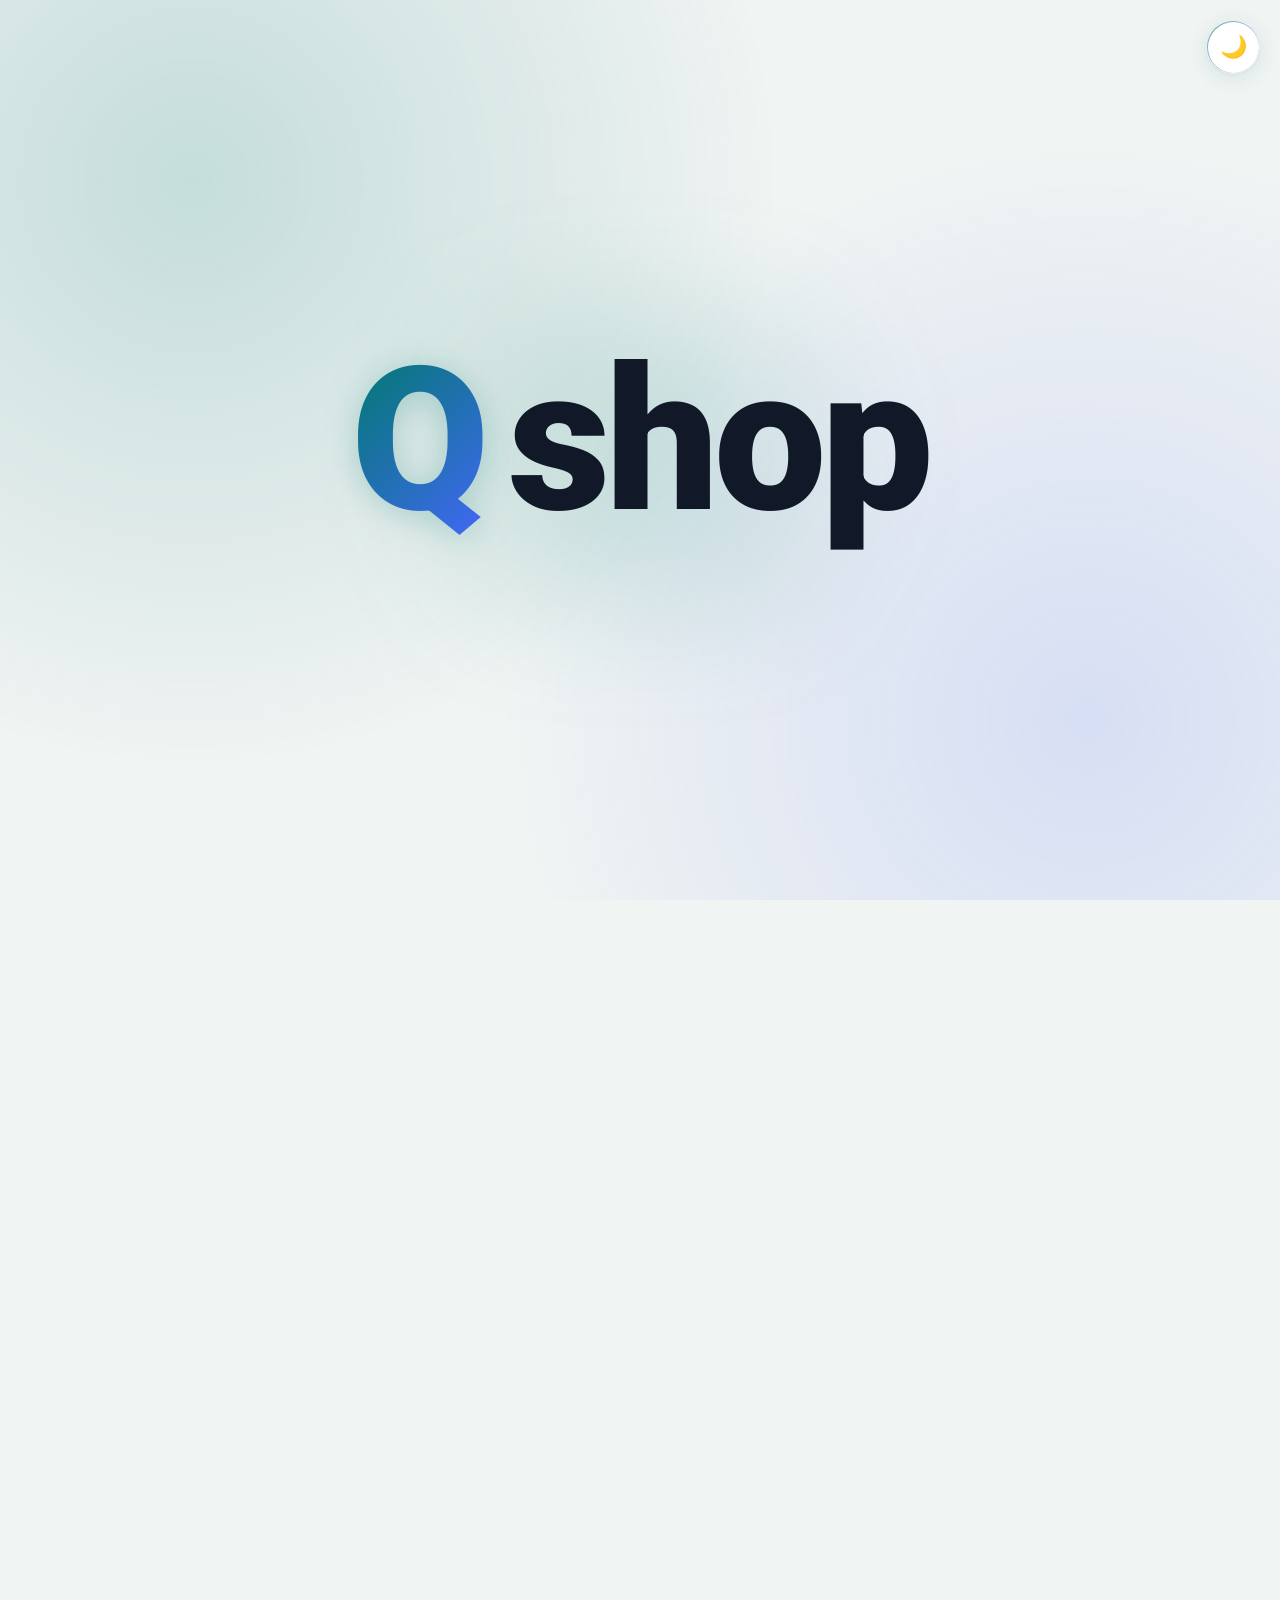
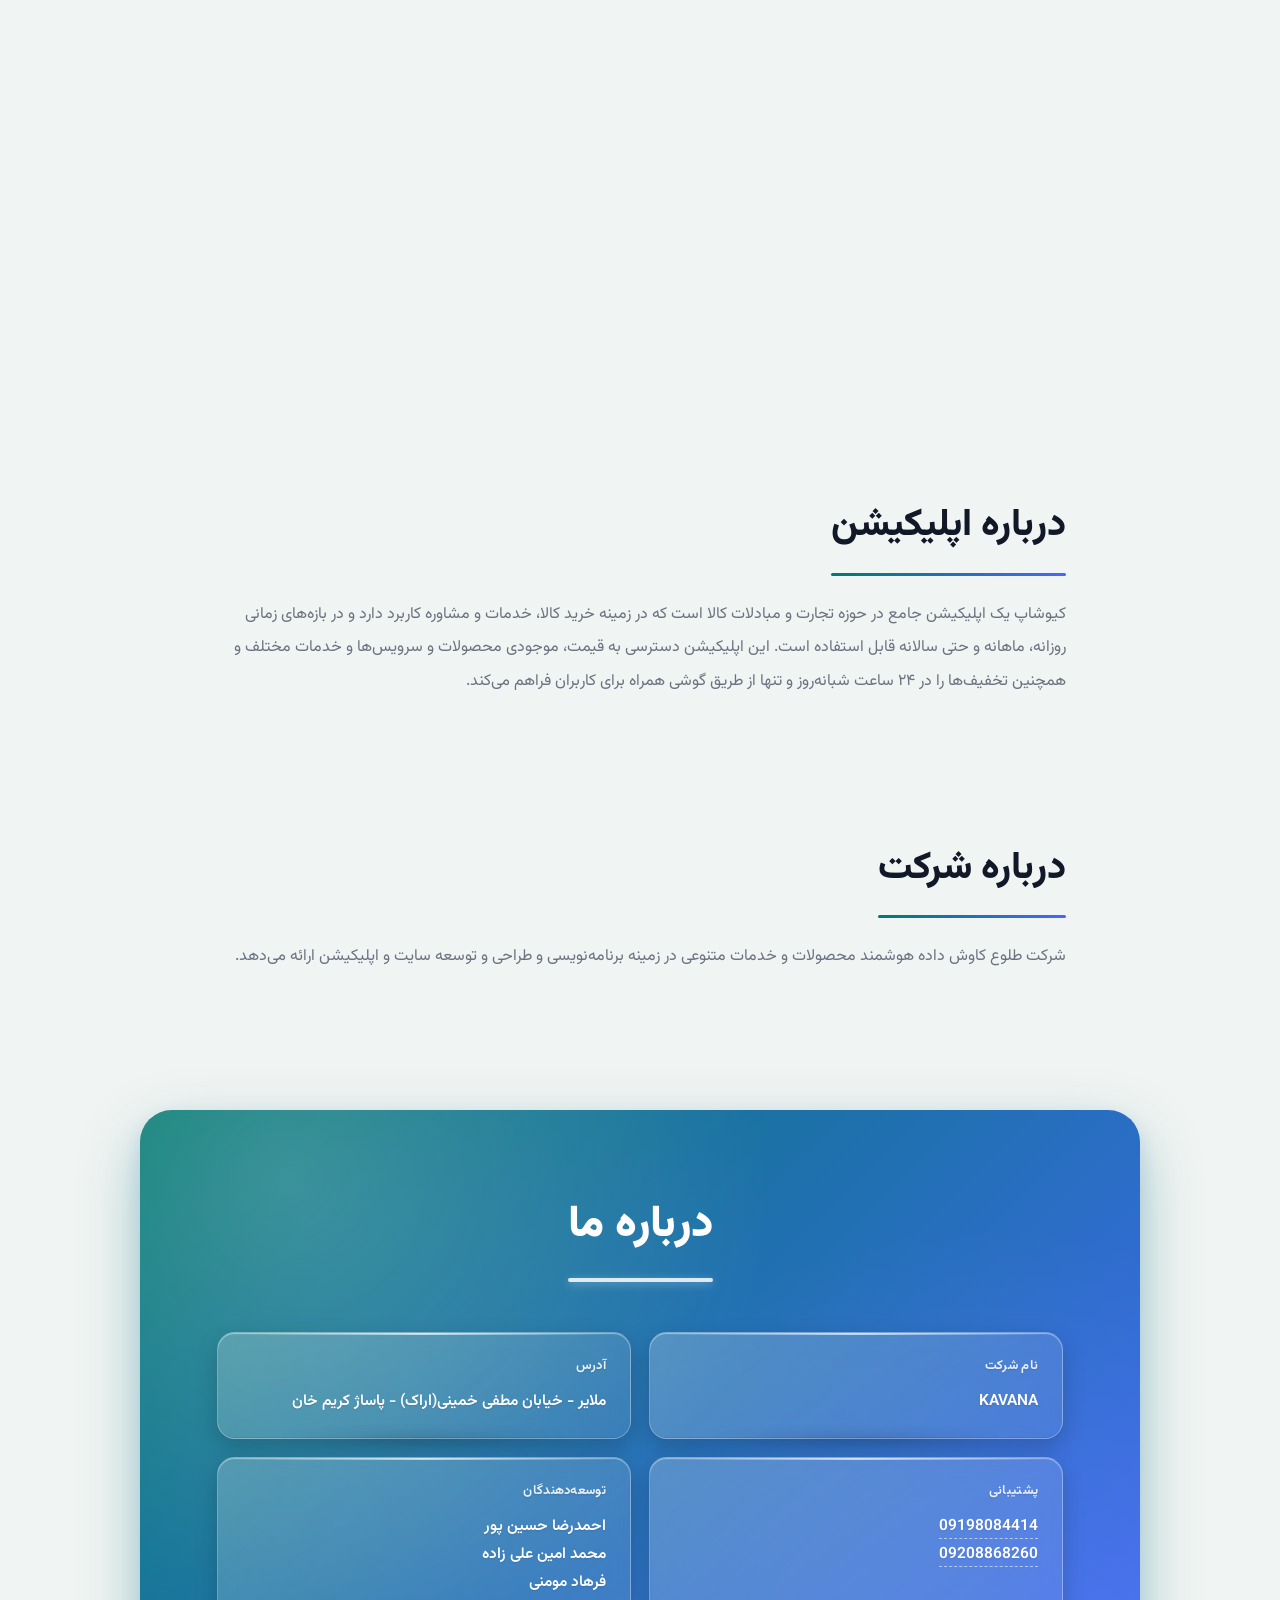
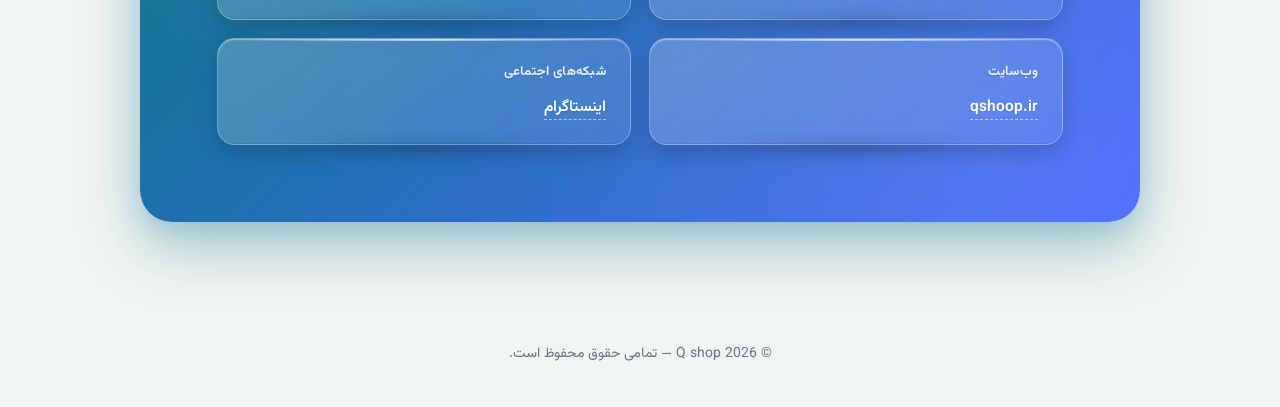
==== commit ac880b16: "name shercat" ====
--- a/index.html
+++ b/index.html
@@ -302,6 +302,17 @@
       transform: scale(1);
     }
 
+    /* روی موبایل: زوم/تیلت عکس در هاور غیرفعال */
+    @media (hover: none) {
+      .slide img {
+        transform: scale(1) !important;
+      }
+
+      .slide::after {
+        opacity: 0 !important;
+      }
+    }
+
     /* ===== هاور سه‌بعدی (فقط دستگاه‌های ماوس‌دار) ===== */
     @media (hover: hover) and (pointer: fine) {
       .slide:hover {
@@ -930,7 +941,7 @@
         <div class="info-grid">
           <div class="info-item">
             <div class="label">نام شرکت</div>
-            <div class="value">KAVANO</div>
+            <div class="value">KAVANA</div>
           </div>
           <div class="info-item">
             <div class="label">آدرس</div>
@@ -990,7 +1001,7 @@
     });
 
     /* =========================================================
-       پارالاکس اسکرول + محوشدن
+       پارالاکس اسکرول + محوشدن (روی همه‌ی دستگاه‌ها)
        ========================================================= */
     const slides = Array.from(document.querySelectorAll('.slide'));
 
@@ -1020,7 +1031,7 @@
     updateFade();
 
     /* =========================================================
-       هاور سه‌بعدی — دسکتاپ (ماوس)
+       🎯 هاور سه‌بعدی — فقط دسکتاپ / لپ‌تاپ (ماوس)
        ========================================================= */
     const hasMouse = window.matchMedia('(hover: hover) and (pointer: fine)').matches;
 
@@ -1052,119 +1063,6 @@
       });
     }
 
-    /* =========================================================
-       موبایل ۱: تیلت با لمس (drag) — همه‌ی گوشی‌ها
-       ========================================================= */
-    const isTouch = window.matchMedia('(hover: none)').matches;
-
-    if (isTouch) {
-      slides.forEach(slide => {
-        let rafId = null;
-
-        function applyTouch(clientX, clientY) {
-          const rect = slide.getBoundingClientRect();
-          // محدوده‌ی لمسی کمی کوچک‌تر تا گوشه‌ها آزاد بمونن
-          const x = Math.max(0, Math.min(rect.width, clientX - rect.left));
-          const y = Math.max(0, Math.min(rect.height, clientY - rect.top));
-          const nx = (x / rect.width - 0.5) * 2;
-          const ny = (y / rect.height - 0.5) * 2;
-          const maxTilt = 8;
-
-          slide.style.setProperty('--ry', `${(nx * maxTilt).toFixed(2)}deg`);
-          slide.style.setProperty('--rx', `${(-ny * maxTilt).toFixed(2)}deg`);
-          slide.style.setProperty('--glare-x', `${(x / rect.width * 100).toFixed(1)}%`);
-          slide.style.setProperty('--glare-y', `${(y / rect.height * 100).toFixed(1)}%`);
-          slide.style.setProperty('--hover-scale', '1.02');
-          // فعال کردن نور منعکس‌شونده
-          slide.classList.add('touch-active');
-        }
-
-        function resetTouch() {
-          slide.style.setProperty('--rx', '0deg');
-          slide.style.setProperty('--ry', '0deg');
-          slide.style.setProperty('--glare-x', '50%');
-          slide.style.setProperty('--glare-y', '50%');
-          slide.style.setProperty('--hover-scale', '1');
-          slide.classList.remove('touch-active');
-        }
-
-        slide.addEventListener('touchstart', (e) => {
-          const t = e.touches[0];
-          applyTouch(t.clientX, t.clientY);
-        }, { passive: true });
-
-        slide.addEventListener('touchmove', (e) => {
-          const t = e.touches[0];
-          if (rafId) cancelAnimationFrame(rafId);
-          rafId = requestAnimationFrame(() => applyTouch(t.clientX, t.clientY));
-        }, { passive: true });
-
-        slide.addEventListener('touchend', resetTouch, { passive: true });
-        slide.addEventListener('touchcancel', resetTouch, { passive: true });
-      });
-    }
-
-    /* =========================================================
-       موبایل ۲: تیلت با ژیروسکوپ — کج کردن گوشی
-       ========================================================= */
-    let gyroActive = false;
-    let gyroBase = null;
-    const GYRO_MAX = 10;  // درجه
-
-    function handleOrientation(e) {
-      if (e.beta == null || e.gamma == null) return;
-
-      // اولین بار: مقدار اولیه = وضعیت فعلی گوشی (کالیبراسیون)
-      if (gyroBase === null) {
-        gyroBase = { beta: e.beta, gamma: e.gamma };
-      }
-
-      const dBeta = e.beta - gyroBase.beta;
-      const dGamma = e.gamma - gyroBase.gamma;
-
-      // محدود کردن به بازه‌ی امن
-      const clamp = (v, m) => Math.max(-m, Math.min(m, v));
-      const rx = clamp(-dBeta * 0.4, GYRO_MAX);
-      const ry = clamp(dGamma * 0.4, GYRO_MAX);
-
-      // اعمال روی همه‌ی اسلایدها — با کمی تأخیر staggered برای جلوه‌ی عمق
-      slides.forEach((slide, i) => {
-        // اگه کاربر داره لمس می‌کنه، ژیرو رو نادیده بگیر
-        if (slide.classList.contains('touch-active')) return;
-        const factor = 1 - i * 0.05;
-        slide.style.setProperty('--rx', `${(rx * factor).toFixed(2)}deg`);
-        slide.style.setProperty('--ry', `${(ry * factor).toFixed(2)}deg`);
-      });
-    }
-
-    async function startGyro() {
-      // iOS 13+: نیاز به اجازه‌ی کاربر
-      if (typeof DeviceOrientationEvent !== 'undefined' &&
-        typeof DeviceOrientationEvent.requestPermission === 'function') {
-        try {
-          const perm = await DeviceOrientationEvent.requestPermission();
-          if (perm !== 'granted') return;
-        } catch (err) {
-          console.warn('Gyro permission denied:', err);
-          return;
-        }
-      }
-      window.addEventListener('deviceorientation', handleOrientation, { passive: true });
-      gyroActive = true;
-    }
-
-    // فقط روی لمس فعال کن
-    if (isTouch) {
-      // درخواست اجازه با اولین لمس کاربر (iOS)
-      const tryGyro = () => {
-        startGyro();
-        window.removeEventListener('touchstart', tryGyro);
-        window.removeEventListener('click', tryGyro);
-      };
-      window.addEventListener('touchstart', tryGyro, { passive: true, once: true });
-      window.addEventListener('click', tryGyro, { passive: true, once: true });
-    }
-
     /* ===== سال جاری ===== */
     document.getElementById('year').textContent = new Date().getFullYear();
   </script>
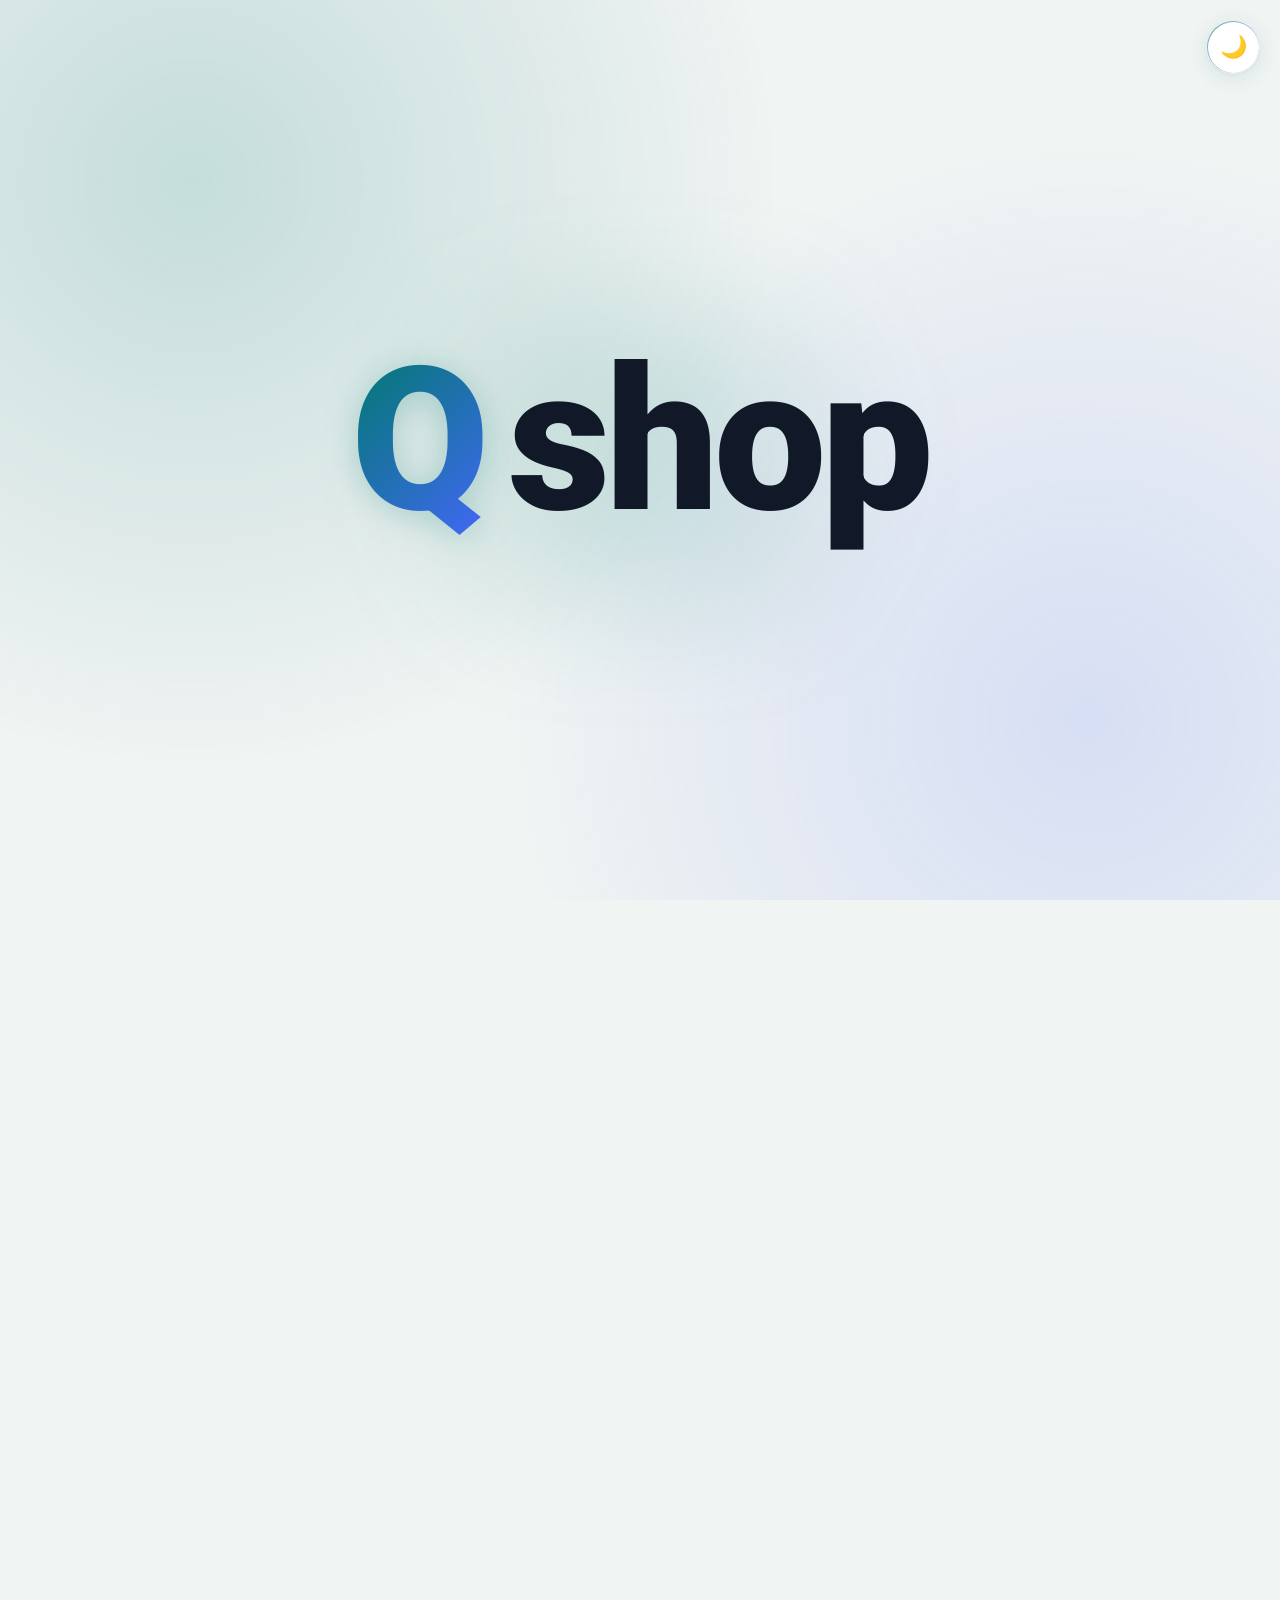
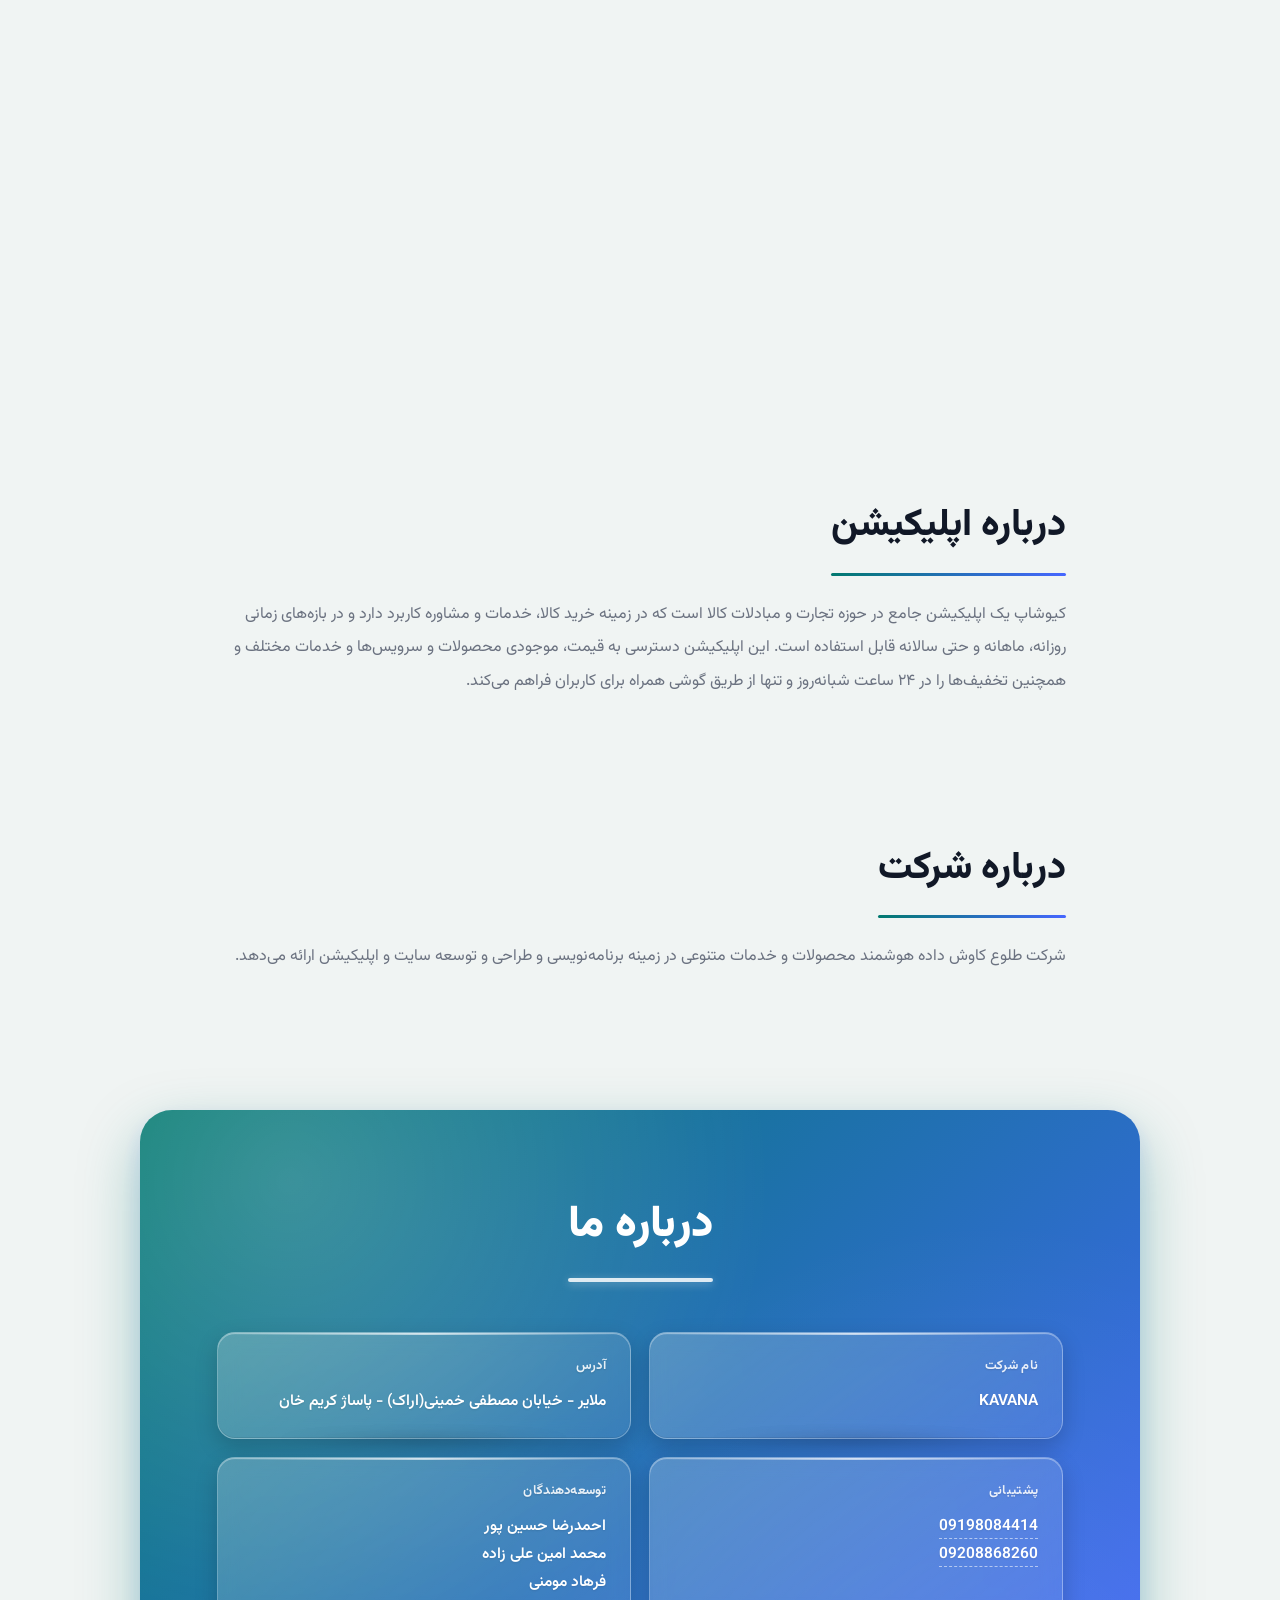
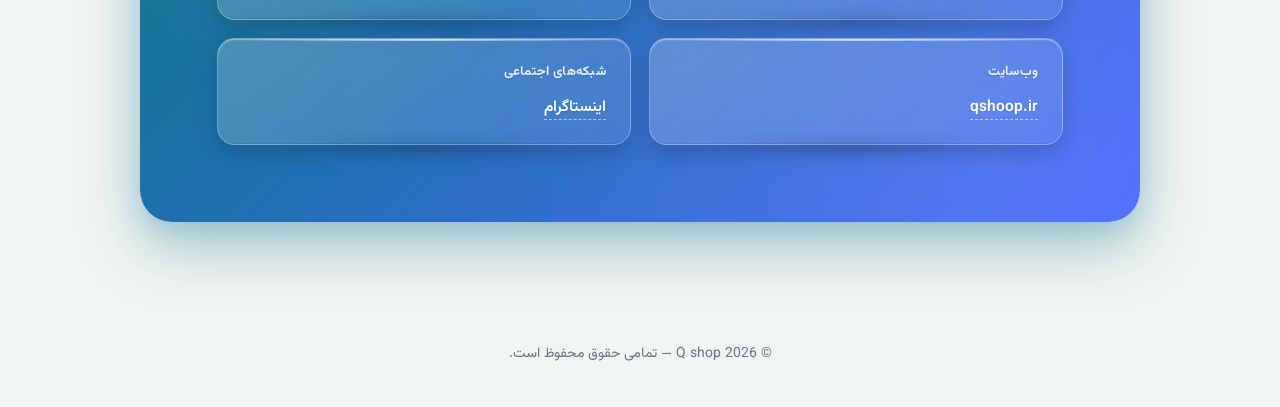
==== commit b11e816e: "name shercat" ====
--- a/index.html
+++ b/index.html
@@ -945,7 +945,7 @@
           </div>
           <div class="info-item">
             <div class="label">آدرس</div>
-            <div class="value">ملایر - خیابان مطفی خمینی(اراک) - پاساژ کریم خان</div>
+            <div class="value">ملایر - خیابان مصطفی خمینی(اراک) - پاساژ کریم خان</div>
           </div>
           <div class="info-item">
             <div class="label">پشتیبانی</div>
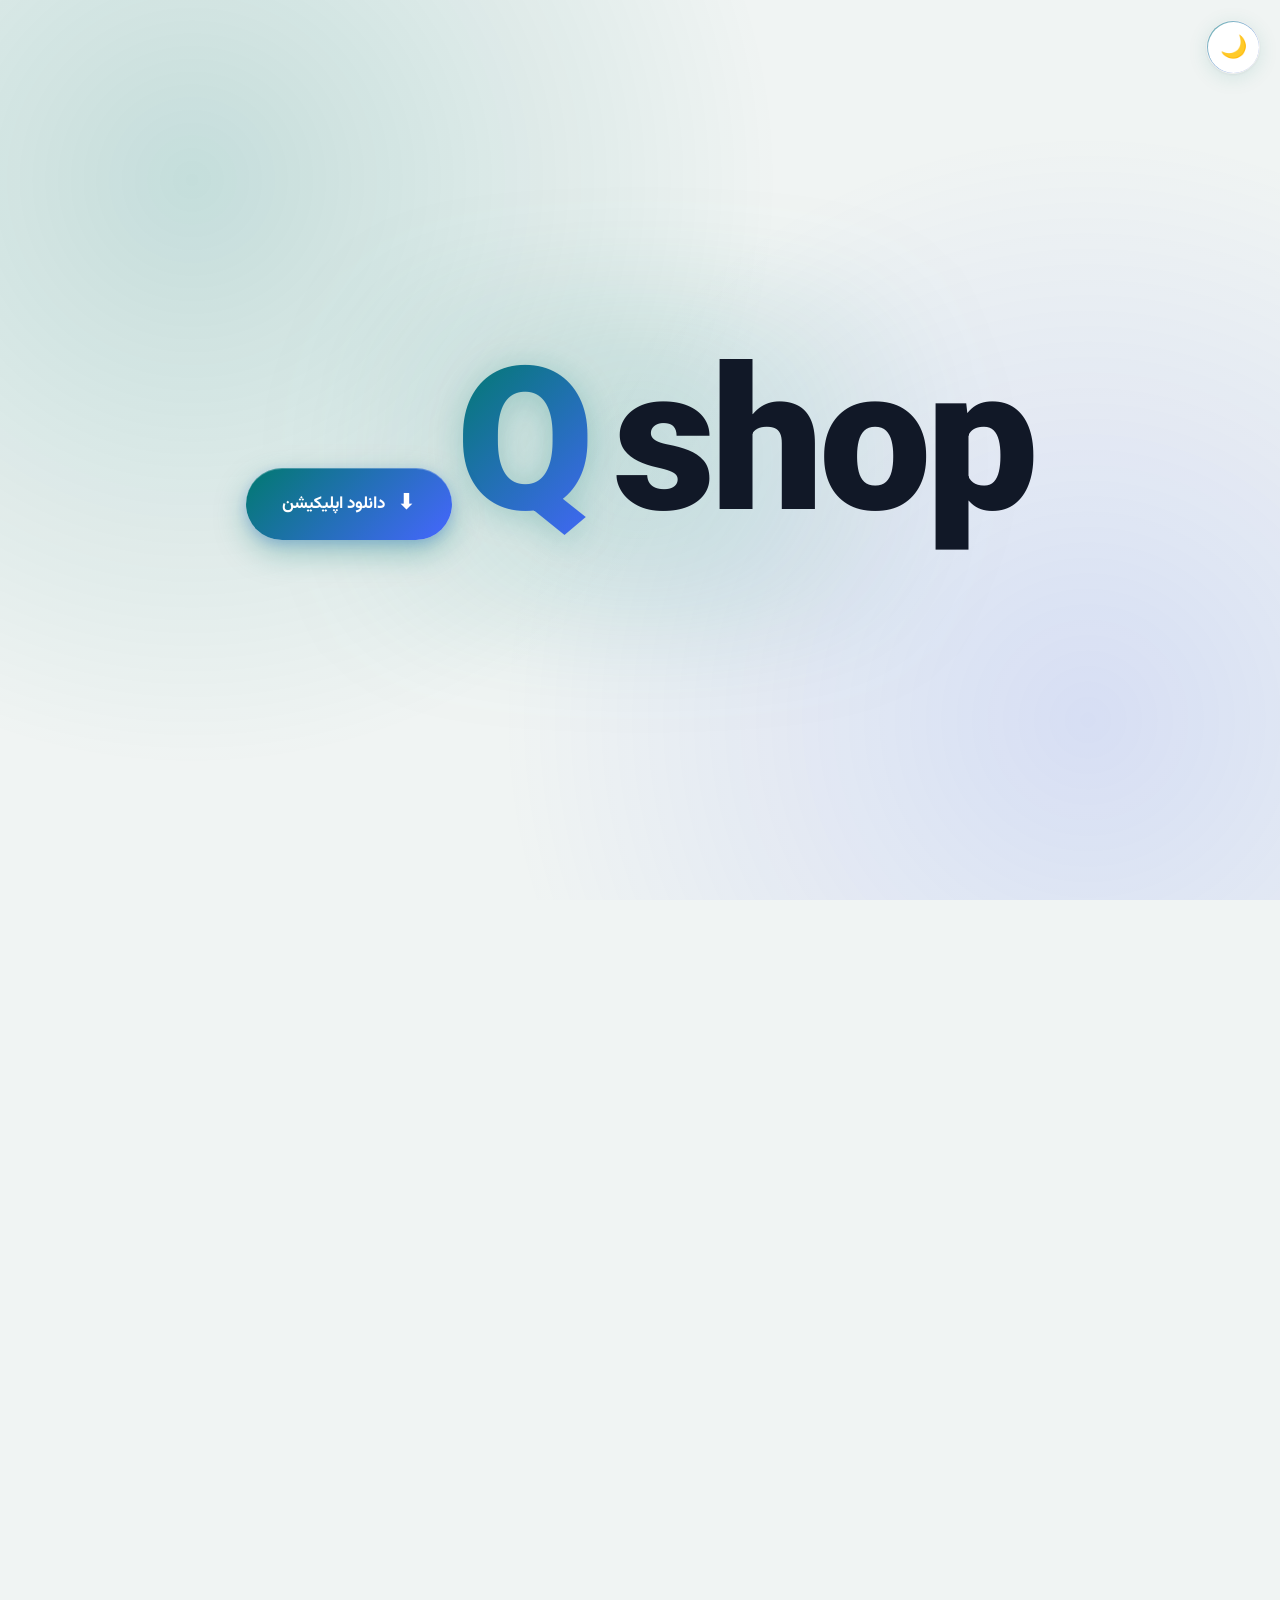
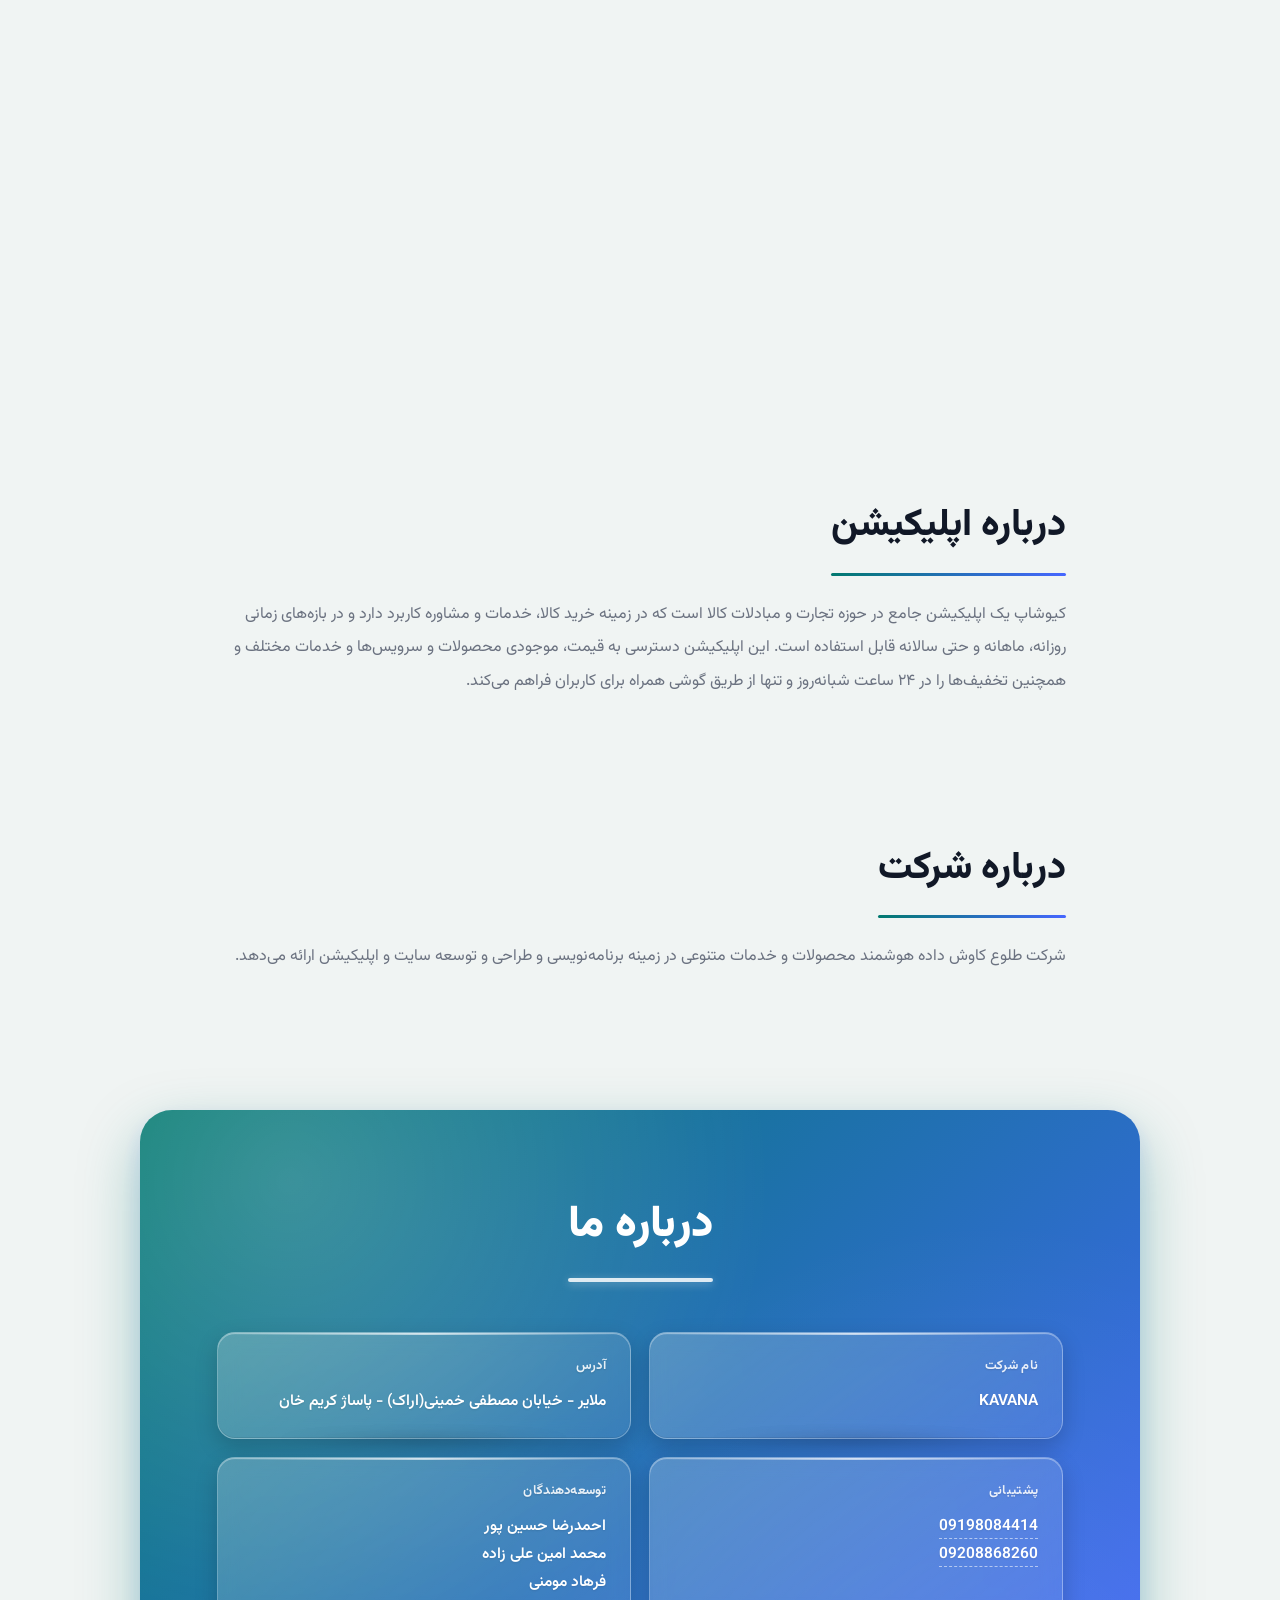
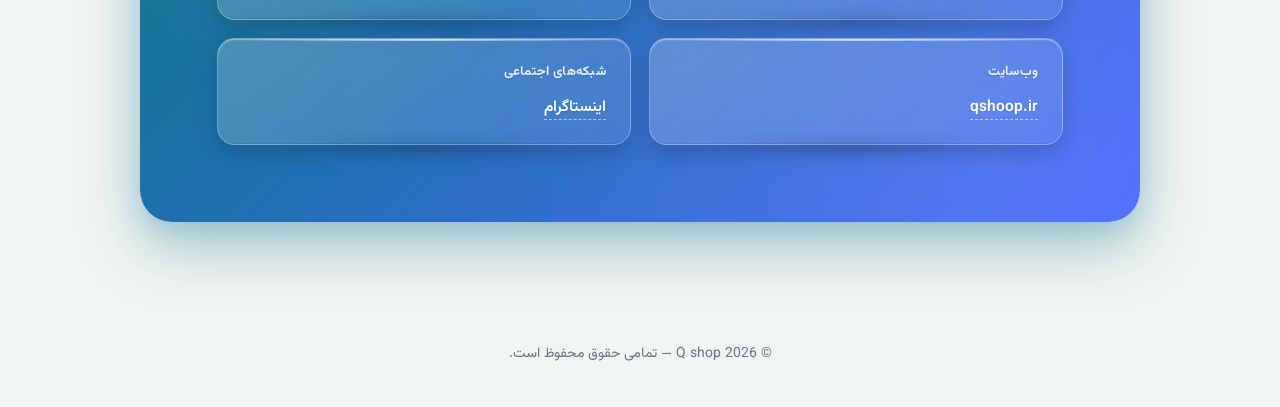
==== commit c8d29ec0: "add download button" ====
--- a/index.html
+++ b/index.html
@@ -524,6 +524,80 @@
       border-color: #fff;
     }
 
+    /* ===== دکمه دانلود ===== */
+    .download-btn {
+      display: inline-flex;
+      align-items: center;
+      justify-content: center;
+      gap: 12px;
+      margin-top: 32px;
+      padding: 16px 36px;
+      font-family: 'Vazirmatn', system-ui, sans-serif;
+      font-size: 17px;
+      font-weight: 700;
+      color: #fff;
+      text-decoration: none;
+      background: linear-gradient(135deg, var(--primary) 0%, var(--secondary) 100%);
+      border-radius: 60px;
+      box-shadow:
+        0 12px 32px rgba(1, 121, 111, 0.35),
+        0 4px 12px rgba(70, 102, 255, 0.25),
+        inset 0 1px 0 rgba(255, 255, 255, 0.25);
+      transition: transform 0.3s cubic-bezier(0.4, 0, 0.2, 1),
+        box-shadow 0.3s ease;
+      position: relative;
+      overflow: hidden;
+    }
+
+    .download-btn::before {
+      content: '';
+      position: absolute;
+      inset: 0;
+      background: linear-gradient(120deg, transparent 30%, rgba(255, 255, 255, 0.35) 50%, transparent 70%);
+      transform: translateX(-100%);
+      transition: transform 0.7s ease;
+      pointer-events: none;
+    }
+
+    @media (hover: hover) {
+      .download-btn:hover {
+        transform: translateY(-3px) scale(1.03);
+        box-shadow:
+          0 20px 48px rgba(1, 121, 111, 0.45),
+          0 8px 20px rgba(70, 102, 255, 0.35),
+          inset 0 1px 0 rgba(255, 255, 255, 0.3);
+      }
+
+      .download-btn:hover::before {
+        transform: translateX(100%);
+      }
+    }
+
+    .download-btn:active {
+      transform: scale(0.98);
+    }
+
+    .download-btn-icon {
+      font-size: 22px;
+      animation: bounceDown 2s ease-in-out infinite;
+    }
+
+    @keyframes bounceDown {
+
+      0%,
+      100% {
+        transform: translateY(0);
+      }
+
+      50% {
+        transform: translateY(4px);
+      }
+    }
+
+    /* ===== فوتر ===== */
+
+
+
     /* ===== فوتر ===== */
     footer {
       position: relative;
@@ -654,6 +728,18 @@
     }
 
     @media (max-width: 480px) {
+
+      .download-btn {
+        margin-top: 24px;
+        padding: 13px 28px;
+        font-size: 15px;
+        gap: 8px;
+      }
+
+      .download-btn-icon {
+        font-size: 18px;
+      }
+
       .theme-toggle {
         top: 12px;
         right: 12px;
@@ -904,6 +990,10 @@
     <section class="hero">
       <div class="brand-wrap">
         <h1 class="brand"><span class="q">Q</span>shop</h1>
+        <a href="https://api.qshoop.ir/downloads/qshop.apk" class="download-btn" download aria-label="دانلود اپلیکیشن">
+          <span class="download-btn-icon">⬇️</span>
+          <span class="download-btn-text">دانلود اپلیکیشن</span>
+        </a>
       </div>
     </section>
 
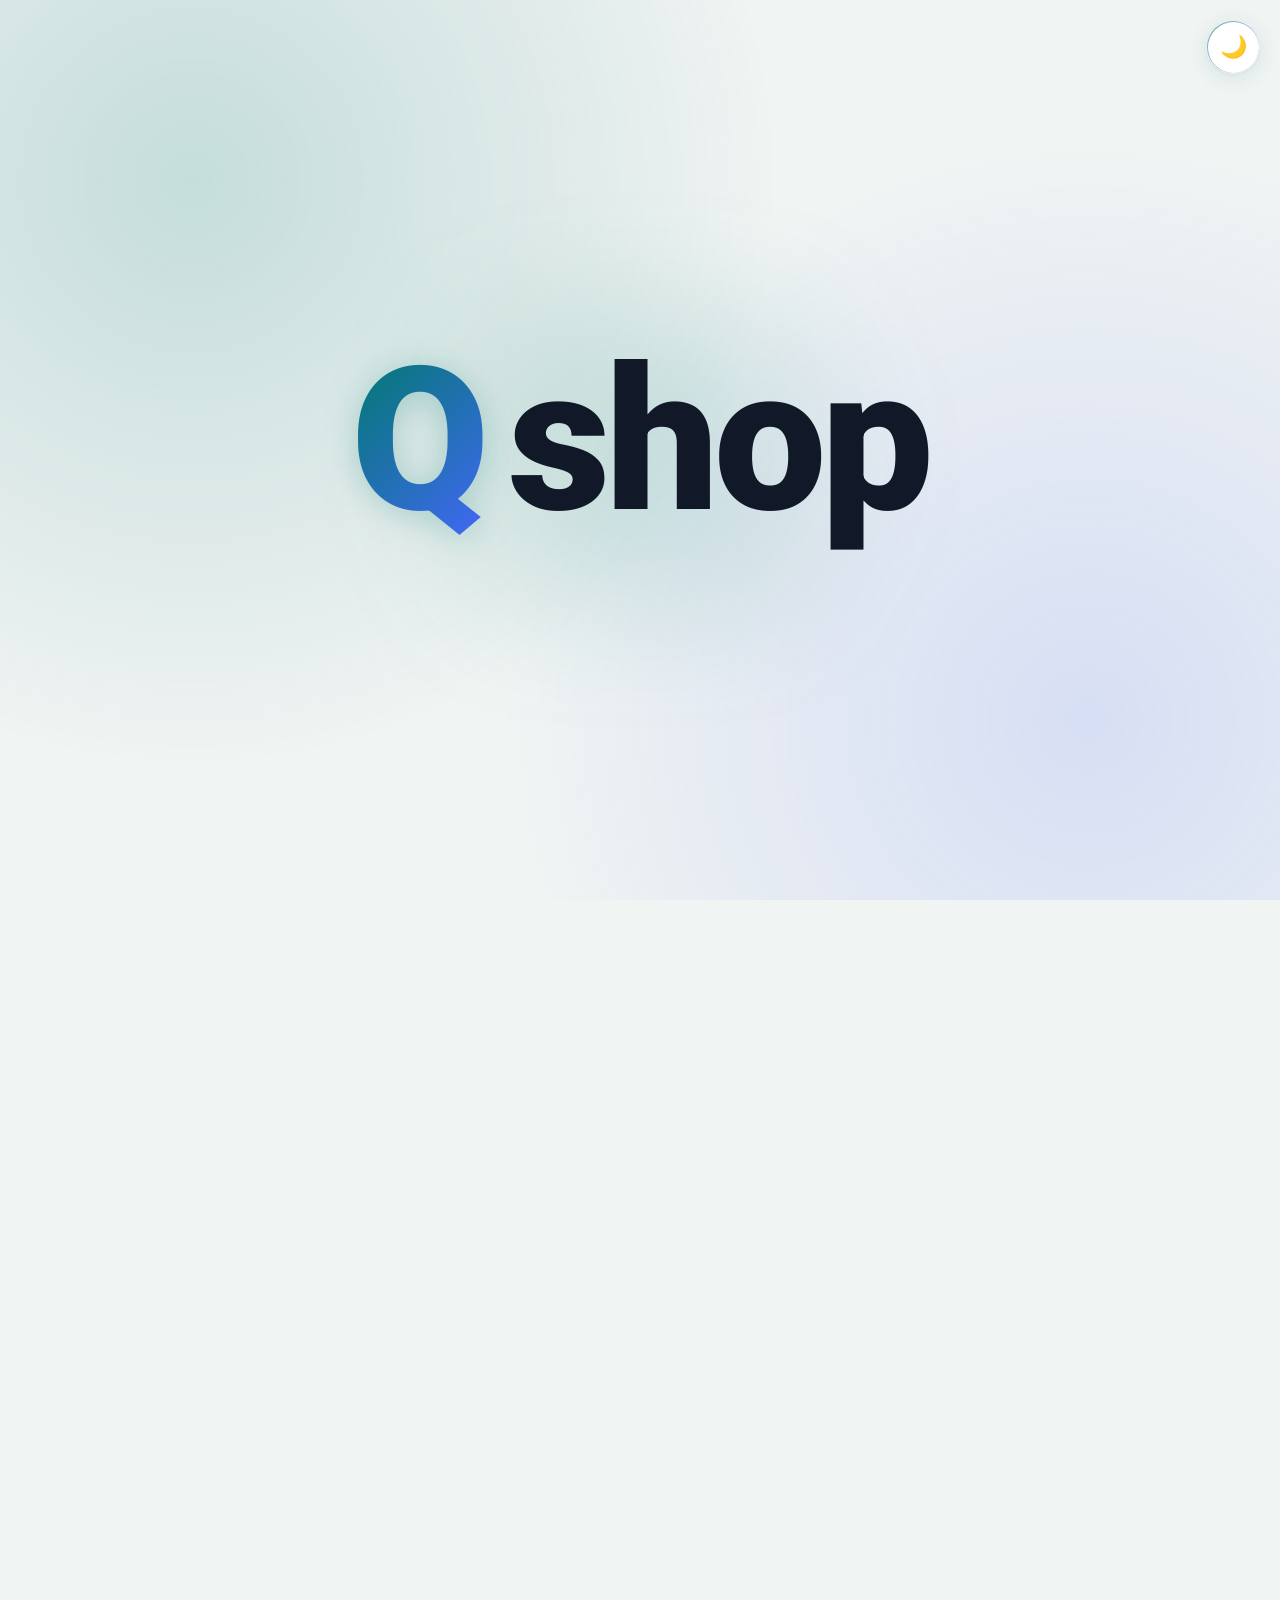
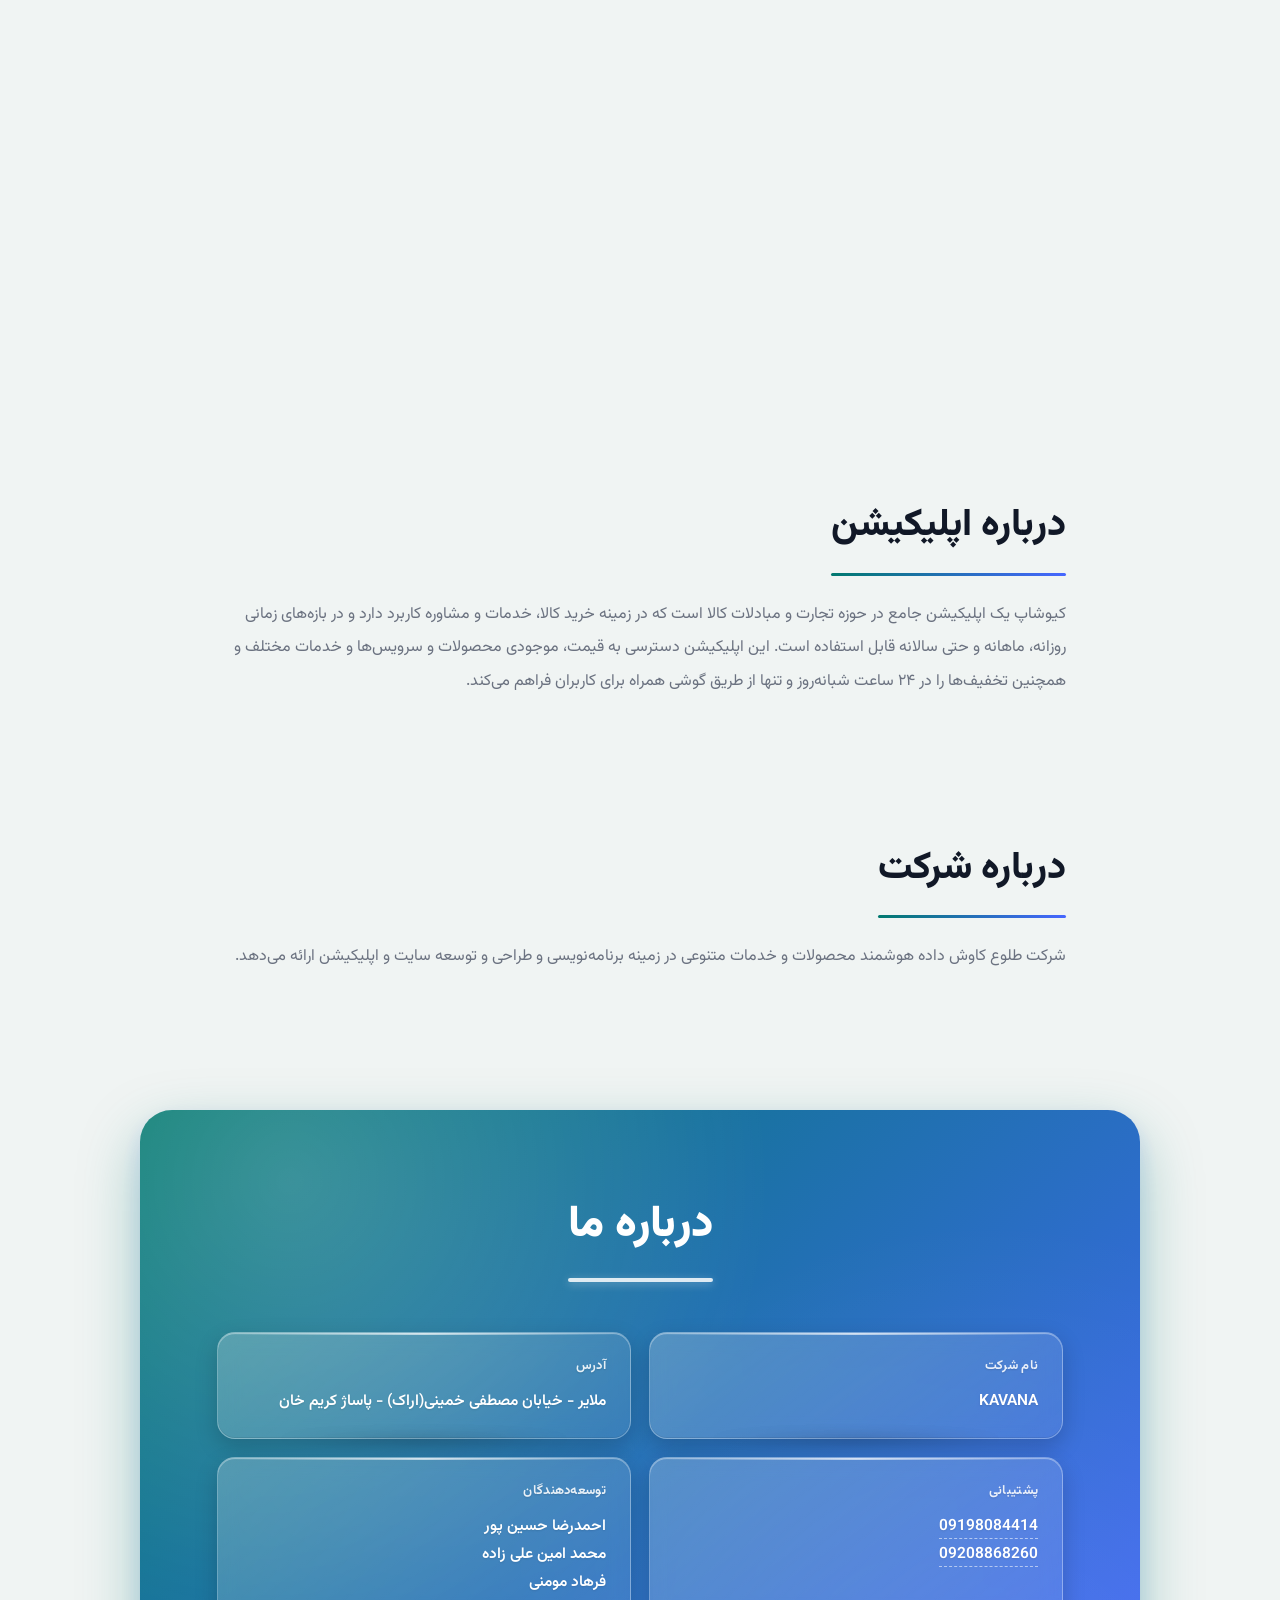
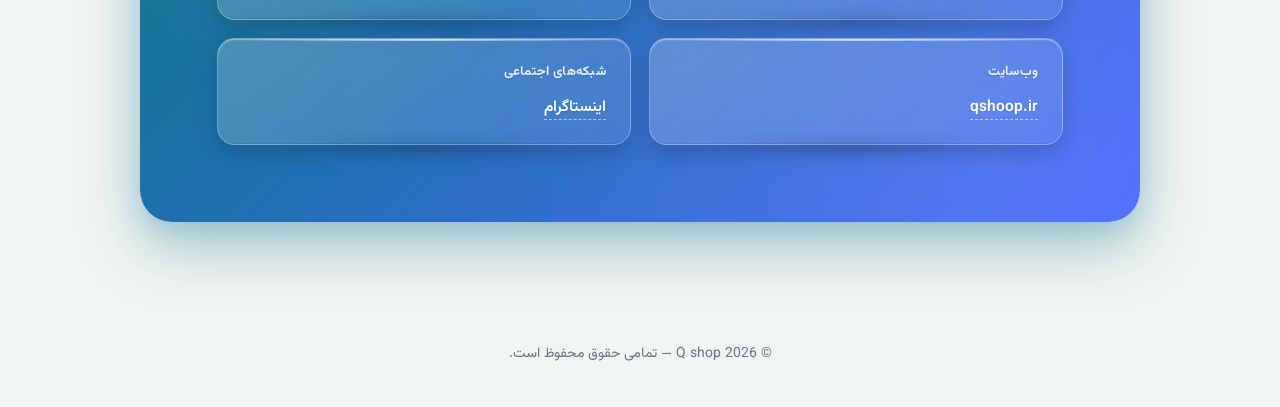
==== commit 3da5b6c2: "remove download button" ====
--- a/index.html
+++ b/index.html
@@ -524,77 +524,6 @@
       border-color: #fff;
     }
 
-    /* ===== دکمه دانلود ===== */
-    .download-btn {
-      display: inline-flex;
-      align-items: center;
-      justify-content: center;
-      gap: 12px;
-      margin-top: 32px;
-      padding: 16px 36px;
-      font-family: 'Vazirmatn', system-ui, sans-serif;
-      font-size: 17px;
-      font-weight: 700;
-      color: #fff;
-      text-decoration: none;
-      background: linear-gradient(135deg, var(--primary) 0%, var(--secondary) 100%);
-      border-radius: 60px;
-      box-shadow:
-        0 12px 32px rgba(1, 121, 111, 0.35),
-        0 4px 12px rgba(70, 102, 255, 0.25),
-        inset 0 1px 0 rgba(255, 255, 255, 0.25);
-      transition: transform 0.3s cubic-bezier(0.4, 0, 0.2, 1),
-        box-shadow 0.3s ease;
-      position: relative;
-      overflow: hidden;
-    }
-
-    .download-btn::before {
-      content: '';
-      position: absolute;
-      inset: 0;
-      background: linear-gradient(120deg, transparent 30%, rgba(255, 255, 255, 0.35) 50%, transparent 70%);
-      transform: translateX(-100%);
-      transition: transform 0.7s ease;
-      pointer-events: none;
-    }
-
-    @media (hover: hover) {
-      .download-btn:hover {
-        transform: translateY(-3px) scale(1.03);
-        box-shadow:
-          0 20px 48px rgba(1, 121, 111, 0.45),
-          0 8px 20px rgba(70, 102, 255, 0.35),
-          inset 0 1px 0 rgba(255, 255, 255, 0.3);
-      }
-
-      .download-btn:hover::before {
-        transform: translateX(100%);
-      }
-    }
-
-    .download-btn:active {
-      transform: scale(0.98);
-    }
-
-    .download-btn-icon {
-      font-size: 22px;
-      animation: bounceDown 2s ease-in-out infinite;
-    }
-
-    @keyframes bounceDown {
-
-      0%,
-      100% {
-        transform: translateY(0);
-      }
-
-      50% {
-        transform: translateY(4px);
-      }
-    }
-
-    /* ===== فوتر ===== */
 
 
 
@@ -729,17 +658,6 @@
 
     @media (max-width: 480px) {
 
-      .download-btn {
-        margin-top: 24px;
-        padding: 13px 28px;
-        font-size: 15px;
-        gap: 8px;
-      }
-
-      .download-btn-icon {
-        font-size: 18px;
-      }
-
       .theme-toggle {
         top: 12px;
         right: 12px;
@@ -990,10 +908,6 @@
     <section class="hero">
       <div class="brand-wrap">
         <h1 class="brand"><span class="q">Q</span>shop</h1>
-        <a href="https://api.qshoop.ir/downloads/qshop.apk" class="download-btn" download aria-label="دانلود اپلیکیشن">
-          <span class="download-btn-icon">⬇️</span>
-          <span class="download-btn-text">دانلود اپلیکیشن</span>
-        </a>
       </div>
     </section>
 
